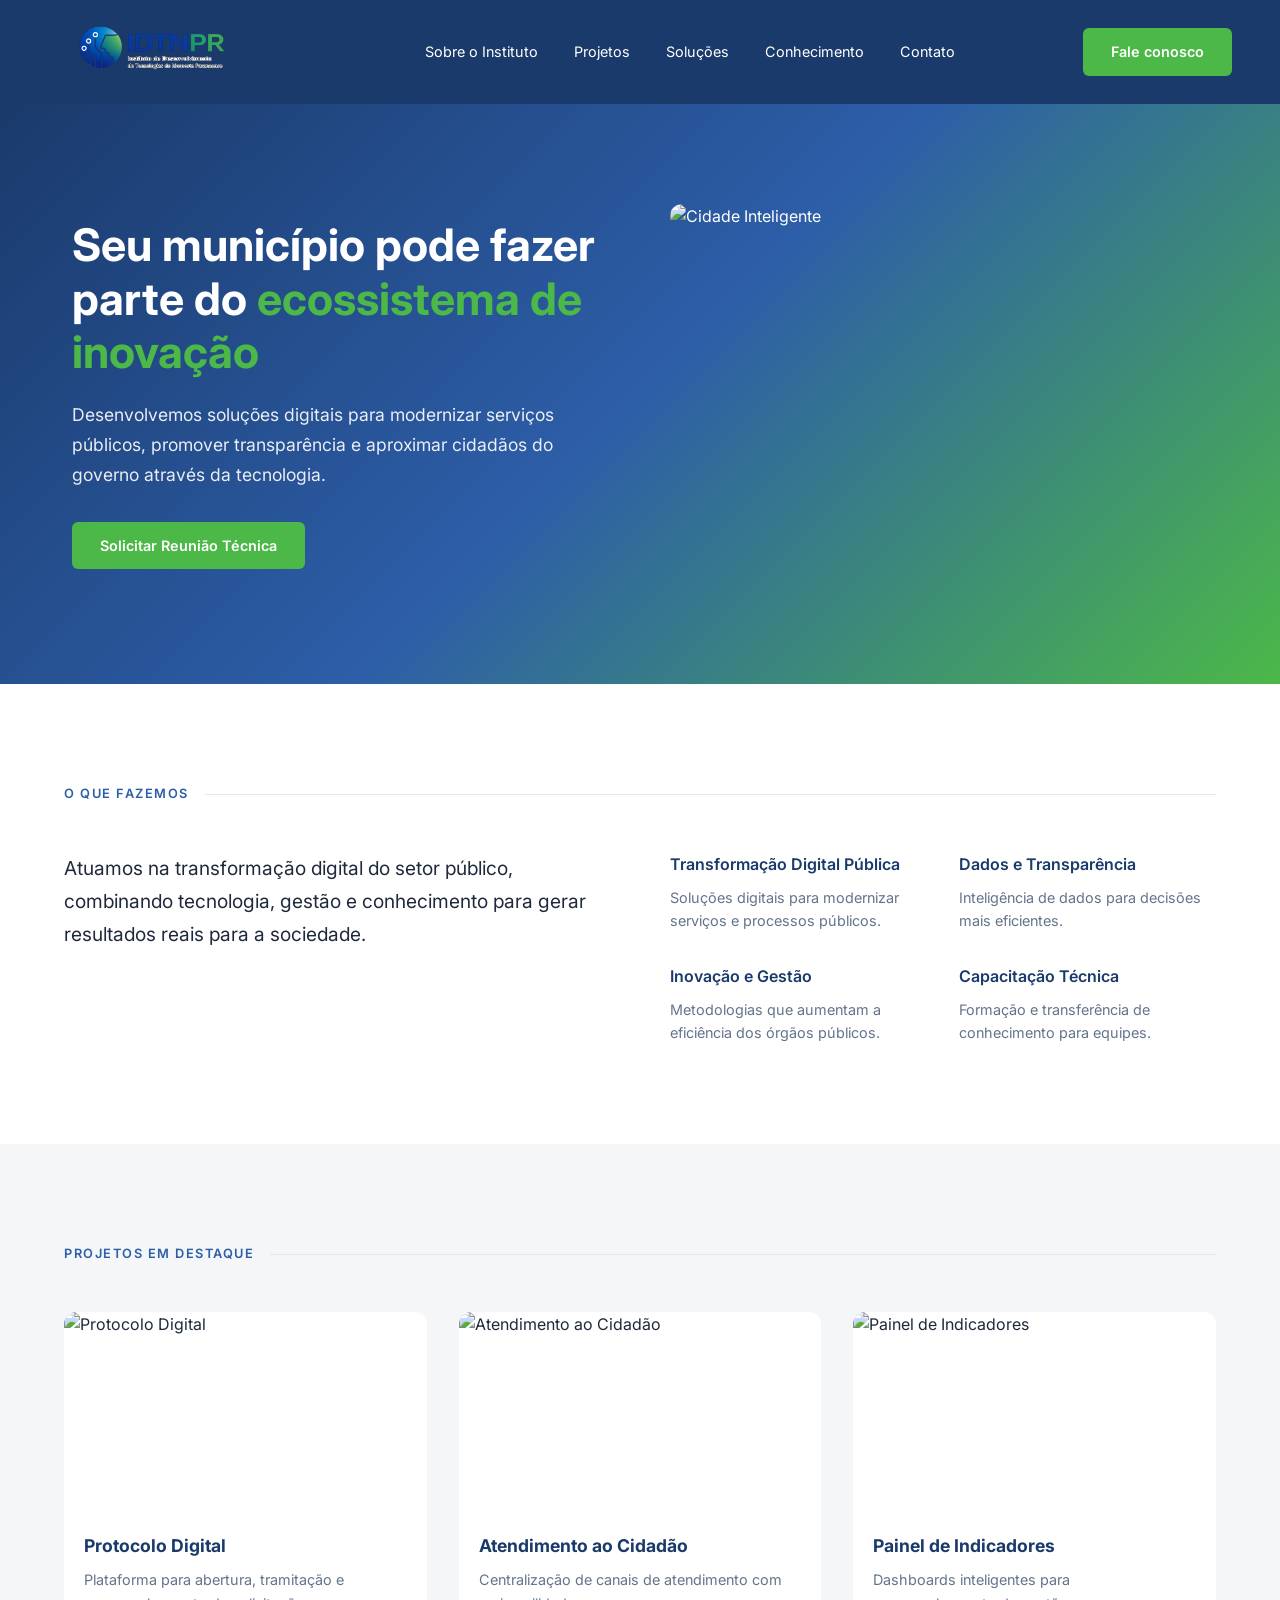
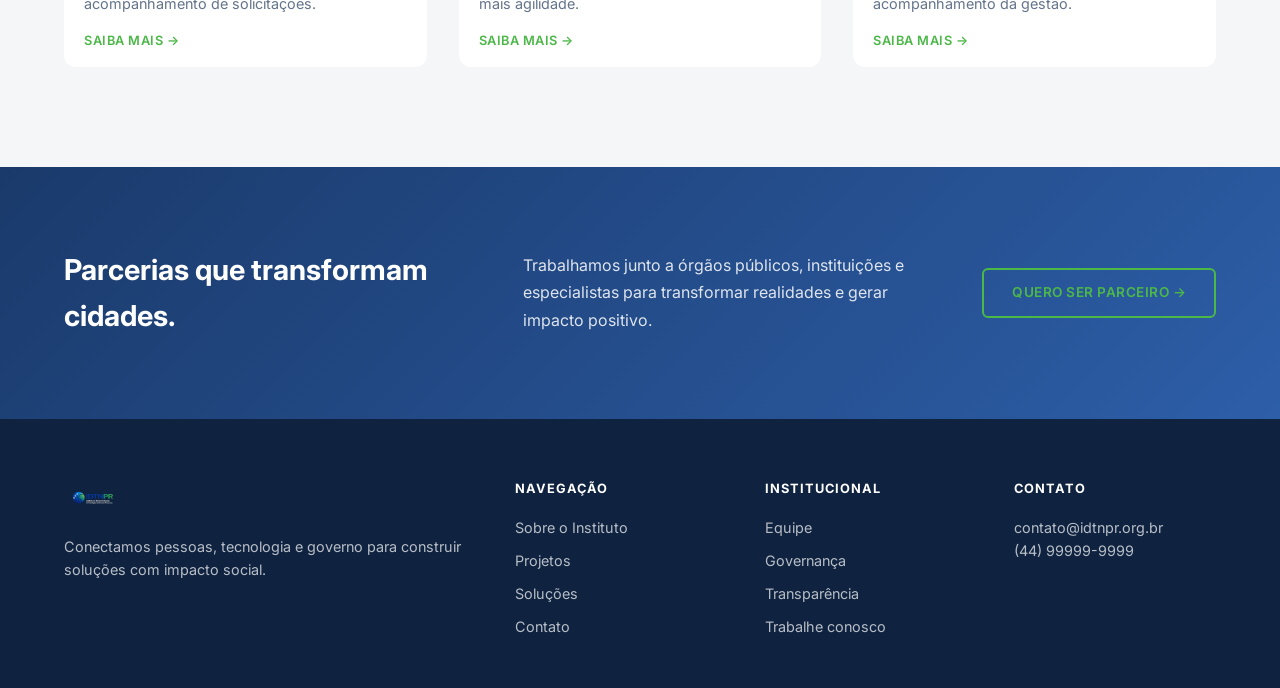
==== index.html @ bb6e7da0 "Painel Adm - Layout" ====
<!DOCTYPE html>
<html lang="pt-BR">
<head>
  <meta charset="UTF-8" />
  <meta name="viewport" content="width=device-width, initial-scale=1.0"/>
  <title>IDTNPR - Instituto de Desenvolvimento de Tecnologias do Noroeste Paranaense</title>
  <link rel="preconnect" href="https://fonts.googleapis.com">
  <link rel="preconnect" href="https://fonts.gstatic.com" crossorigin>
  <link href="https://fonts.googleapis.com/css2?family=Inter:wght@300;400;500;600;700&display=swap" rel="stylesheet">
  <link rel="stylesheet" href="style.css"/>
</head>
<body>

<header class="header">
  <div class="nav">
    <div class="logo">
      <img src="logo.png" alt="IDTNPR">
    </div>

    <nav>
      <a href="#">Sobre o Instituto</a>
      <a href="#">Projetos</a>
      <a href="#">Soluções</a>
      <a href="#">Conhecimento</a>
      <a href="#">Contato</a>
    </nav>

    <a href="#" class="btn-primary">Fale conosco</a>
  </div>
</header>

<section class="hero">
  <div class="container hero-grid">

    <div class="hero-text">
      <h2>
        Seu município pode fazer parte do <span>ecossistema de inovação</span>
      </h2>

      <p>
        Desenvolvemos soluções digitais para modernizar serviços públicos,
        promover transparência e aproximar cidadãos do governo através
        da tecnologia.
      </p>

      <a href="#" class="btn-primary">Solicitar Reunião Técnica</a>
    </div>

    <div class="hero-image">
      <img src="https://images.unsplash.com/photo-1486406146926-c627a92ad1ab?q=80&w=1200&auto=format&fit=crop" alt="Cidade Inteligente">
    </div>

  </div>
</section>

<section class="about">
  <div class="container">

    <div class="section-title">
      <span>O QUE FAZEMOS</span>
      <div class="line"></div>
    </div>

    <div class="about-grid">

      <div class="about-text">
        <p>
          Atuamos na transformação digital do setor público,
          combinando tecnologia, gestão e conhecimento para gerar
          resultados reais para a sociedade.
        </p>
      </div>

      <div class="features">

        <div class="feature">
          <h3>Transformação Digital Pública</h3>
          <p>Soluções digitais para modernizar serviços e processos públicos.</p>
        </div>

        <div class="feature">
          <h3>Dados e Transparência</h3>
          <p>Inteligência de dados para decisões mais eficientes.</p>
        </div>

        <div class="feature">
          <h3>Inovação e Gestão</h3>
          <p>Metodologias que aumentam a eficiência dos órgãos públicos.</p>
        </div>

        <div class="feature">
          <h3>Capacitação Técnica</h3>
          <p>Formação e transferência de conhecimento para equipes.</p>
        </div>

      </div>

    </div>

  </div>
</section>

<section class="projects">
  <div class="container">

    <div class="section-title">
      <span>PROJETOS EM DESTAQUE</span>
      <div class="line"></div>
    </div>

    <div class="project-grid">

      <div class="project-card">
        <img src="https://images.unsplash.com/photo-1554224155-6726b3ff858f?q=80&w=800&auto=format&fit=crop" alt="Protocolo Digital">
        <h3>Protocolo Digital</h3>
        <p>Plataforma para abertura, tramitação e acompanhamento de solicitações.</p>
        <a href="#">SAIBA MAIS →</a>
      </div>

      <div class="project-card">
        <img src="https://images.unsplash.com/photo-1522202176988-66273c2fd55f?q=80&w=800&auto=format&fit=crop" alt="Atendimento ao Cidadão">
        <h3>Atendimento ao Cidadão</h3>
        <p>Centralização de canais de atendimento com mais agilidade.</p>
        <a href="#">SAIBA MAIS →</a>
      </div>

      <div class="project-card">
        <img src="https://images.unsplash.com/photo-1551288049-bebda4e38f71?q=80&w=800&auto=format&fit=crop" alt="Painel de Indicadores">
        <h3>Painel de Indicadores</h3>
        <p>Dashboards inteligentes para acompanhamento da gestão.</p>
        <a href="#">SAIBA MAIS →</a>
      </div>

    </div>

  </div>
</section>

<section class="cta">
  <div class="container cta-grid">

    <div>
      <h2>Parcerias que transformam cidades.</h2>
    </div>

    <div>
      <p>
        Trabalhamos junto a órgãos públicos, instituições e especialistas
        para transformar realidades e gerar impacto positivo.
      </p>
    </div>

    <div>
      <a href="#" class="btn-outline">QUERO SER PARCEIRO →</a>
    </div>

  </div>
</section>

<footer class="footer">
  <div class="container footer-grid">

    <div>
      <div class="footer-logo">
        <img src="logo.png" alt="IDTNPR">
      </div>
      <p>
        Conectamos pessoas, tecnologia e governo para construir soluções
        com impacto social.
      </p>
    </div>

    <div>
      <h4>NAVEGAÇÃO</h4>
      <a href="#">Sobre o Instituto</a>
      <a href="#">Projetos</a>
      <a href="#">Soluções</a>
      <a href="#">Contato</a>
    </div>

    <div>
      <h4>INSTITUCIONAL</h4>
      <a href="#">Equipe</a>
      <a href="#">Governança</a>
      <a href="#">Transparência</a>
      <a href="#">Trabalhe conosco</a>
    </div>

    <div>
      <h4>CONTATO</h4>
      <p id="footer-email">contato@idtnpr.org.br</p>
      <p id="footer-phone">(44) 99999-9999</p>
    </div>

  </div>
</footer>

<script>
(function() {
  const data = JSON.parse(localStorage.getItem('idtnpr_site_data') || 'null');
  if (!data) return;

  const t = data.textos || {};
  const heroTitle = document.querySelector('.hero-text h2');
  if (heroTitle && t.heroTitle) {
    heroTitle.innerHTML = t.heroTitle + ' <span>' + (t.heroHighlight || '') + '</span>';
  }
  const heroDesc = document.querySelector('.hero-text p');
  if (heroDesc && t.heroDesc) heroDesc.textContent = t.heroDesc;
  const heroBtn = document.querySelector('.hero-text .btn-primary');
  if (heroBtn && t.heroBtn) heroBtn.textContent = t.heroBtn;

  const aboutText = document.querySelector('.about-text p');
  if (aboutText && t.aboutText) aboutText.textContent = t.aboutText;

  const features = document.querySelectorAll('.feature');
  if (features.length >= 4) {
    if (t.feat1Title) features[0].querySelector('h3').textContent = t.feat1Title;
    if (t.feat1Desc) features[0].querySelector('p').textContent = t.feat1Desc;
    if (t.feat2Title) features[1].querySelector('h3').textContent = t.feat2Title;
    if (t.feat2Desc) features[1].querySelector('p').textContent = t.feat2Desc;
    if (t.feat3Title) features[2].querySelector('h3').textContent = t.feat3Title;
    if (t.feat3Desc) features[2].querySelector('p').textContent = t.feat3Desc;
    if (t.feat4Title) features[3].querySelector('h3').textContent = t.feat4Title;
    if (t.feat4Desc) features[3].querySelector('p').textContent = t.feat4Desc;
  }

  const ctaH2 = document.querySelector('.cta h2');
  if (ctaH2 && t.ctaTitle) ctaH2.textContent = t.ctaTitle;
  const ctaP = document.querySelector('.cta p');
  if (ctaP && t.ctaDesc) ctaP.textContent = t.ctaDesc;
  const ctaBtn = document.querySelector('.cta .btn-outline');
  if (ctaBtn && t.ctaBtn) ctaBtn.textContent = t.ctaBtn;

  // Projetos
  const projetos = data.projetos;
  if (projetos && projetos.length > 0) {
    const grid = document.querySelector('.project-grid');
    if (grid) {
      grid.innerHTML = projetos.map(p => `
        <div class="project-card">
          <img src="${p.imagem}" alt="${p.titulo}">
          <h3>${p.titulo}</h3>
          <p>${p.descricao}</p>
          <a href="${p.link}">SAIBA MAIS →</a>
        </div>
      `).join('');
    }
  }

  // Contato
  const contato = data.contato || {};
  if (contato.email) {
    const el = document.getElementById('footer-email');
    if (el) el.textContent = contato.email;
  }
  if (contato.phone) {
    const el = document.getElementById('footer-phone');
    if (el) el.textContent = contato.phone;
  }

  // Imagens
  const imgs = data.imagens || {};
  if (imgs.logo) {
    document.querySelectorAll('.logo img, .footer-logo img').forEach(el => el.src = imgs.logo);
  }
  if (imgs.hero) {
    const heroImg = document.querySelector('.hero-image img');
    if (heroImg) heroImg.src = imgs.hero;
  }
})();
</script>

</body>
</html>
---- style.css ----
* {
  margin: 0;
  padding: 0;
  box-sizing: border-box;
}

:root {
  --azul-escuro: #1a3a6b;
  --azul-medio: #2d5ea8;
  --verde: #4cb848;
  --verde-hover: #3da03a;
  --branco: #ffffff;
  --cinza-claro: #f4f6f8;
  --texto: #1e293b;
  --texto-leve: #64748b;
}

body {
  font-family: 'Inter', sans-serif;
  color: var(--texto);
  line-height: 1.6;
}

a {
  text-decoration: none;
  color: inherit;
}

img {
  max-width: 100%;
  display: block;
}

.container {
  max-width: 1200px;
  margin: 0 auto;
  padding: 0 24px;
}

/* HEADER */

.header {
  background: var(--azul-escuro);
  padding: 16px 48px;
  position: sticky;
  top: 0;
  z-index: 100;
  overflow: visible;
}

.nav {
  display: flex;
  align-items: center;
  justify-content: space-between;
  max-width: 1200px;
  margin: 0 auto;
  height: 72px;
}

.logo img {
  height: 144px;
  position: relative;
  z-index: 101;
}

nav a {
  color: var(--branco);
  font-size: 0.9rem;
  font-weight: 400;
  margin-left: 32px;
  transition: color 0.2s;
}

nav a:hover {
  color: var(--verde);
}

.btn-primary {
  display: inline-block;
  background: var(--verde);
  color: var(--branco);
  padding: 12px 28px;
  border-radius: 6px;
  font-weight: 600;
  font-size: 0.9rem;
  transition: background 0.2s;
}

.btn-primary:hover {
  background: var(--verde-hover);
}

/* HERO */

.hero {
  background: linear-gradient(135deg, var(--azul-escuro) 0%, var(--azul-medio) 50%, var(--verde) 100%);
  padding: 100px 48px;
  color: var(--branco);
}

.hero-grid {
  display: grid;
  grid-template-columns: 1fr 1fr;
  gap: 60px;
  align-items: center;
  max-width: 1200px;
  margin: 0 auto;
}

.hero-text h2 {
  font-size: 2.8rem;
  font-weight: 700;
  line-height: 1.2;
  margin-bottom: 20px;
}

.hero-text h2 span {
  color: var(--verde);
}

.hero-text p {
  font-size: 1.1rem;
  opacity: 0.9;
  margin-bottom: 32px;
  line-height: 1.7;
}

.hero-link {
  color: var(--verde);
  font-weight: 600;
  font-size: 0.9rem;
  letter-spacing: 0.5px;
  transition: opacity 0.2s;
}

.hero-link:hover {
  opacity: 0.8;
}

.hero-image img {
  border-radius: 12px;
  width: 100%;
  height: 380px;
  object-fit: cover;
}

/* ABOUT */

.about {
  padding: 100px 0;
  background: var(--branco);
}

.section-title {
  display: flex;
  align-items: center;
  gap: 16px;
  margin-bottom: 48px;
}

.section-title span {
  font-size: 0.8rem;
  font-weight: 600;
  letter-spacing: 1.5px;
  color: var(--azul-medio);
}

.section-title .line {
  flex: 1;
  height: 1px;
  background: #e2e8f0;
}

.about-grid {
  display: grid;
  grid-template-columns: 1fr 1fr;
  gap: 60px;
}

.about-text p {
  font-size: 1.2rem;
  color: var(--texto);
  line-height: 1.7;
}

.features {
  display: grid;
  grid-template-columns: 1fr 1fr;
  gap: 32px;
}

.feature h3 {
  font-size: 1rem;
  font-weight: 600;
  color: var(--azul-escuro);
  margin-bottom: 8px;
}

.feature p {
  font-size: 0.9rem;
  color: var(--texto-leve);
}

/* PROJECTS */

.projects {
  padding: 100px 0;
  background: var(--cinza-claro);
}

.project-grid {
  display: grid;
  grid-template-columns: repeat(3, 1fr);
  gap: 32px;
}

.project-card {
  background: var(--branco);
  border-radius: 12px;
  overflow: hidden;
  transition: transform 0.2s, box-shadow 0.2s;
}

.project-card:hover {
  transform: translateY(-4px);
  box-shadow: 0 12px 32px rgba(26, 58, 107, 0.12);
}

.project-card img {
  width: 100%;
  height: 200px;
  object-fit: cover;
}

.project-card h3 {
  padding: 20px 20px 8px;
  font-size: 1.1rem;
  color: var(--azul-escuro);
}

.project-card p {
  padding: 0 20px;
  font-size: 0.9rem;
  color: var(--texto-leve);
}

.project-card a {
  display: block;
  padding: 16px 20px;
  font-size: 0.8rem;
  font-weight: 600;
  color: var(--verde);
  letter-spacing: 0.5px;
}

.project-card a:hover {
  color: var(--verde-hover);
}

/* CTA */

.cta {
  padding: 80px 0;
  background: linear-gradient(135deg, var(--azul-escuro), var(--azul-medio));
  color: var(--branco);
}

.cta-grid {
  display: grid;
  grid-template-columns: 1fr 1fr auto;
  gap: 40px;
  align-items: center;
}

.cta h2 {
  font-size: 1.8rem;
  font-weight: 700;
}

.cta p {
  font-size: 1rem;
  opacity: 0.85;
  line-height: 1.7;
}

.btn-outline {
  display: inline-block;
  border: 2px solid var(--verde);
  color: var(--verde);
  padding: 12px 28px;
  border-radius: 6px;
  font-weight: 600;
  font-size: 0.85rem;
  letter-spacing: 0.5px;
  transition: background 0.2s, color 0.2s;
}

.btn-outline:hover {
  background: var(--verde);
  color: var(--branco);
}

/* FOOTER */

.footer {
  background: #0f2340;
  padding: 60px 0 40px;
  color: rgba(255, 255, 255, 0.7);
}

.footer-grid {
  display: grid;
  grid-template-columns: 2fr 1fr 1fr 1fr;
  gap: 48px;
}

.footer-logo {
  margin-bottom: 16px;
}

.footer-logo img {
  height: 40px;
}

.footer h4 {
  color: var(--branco);
  font-size: 0.8rem;
  letter-spacing: 1px;
  margin-bottom: 16px;
}

.footer a {
  display: block;
  font-size: 0.9rem;
  margin-bottom: 10px;
  transition: color 0.2s;
}

.footer a:hover {
  color: var(--verde);
}

.footer p {
  font-size: 0.9rem;
  line-height: 1.6;
}

.socials {
  display: flex;
  gap: 16px;
  font-size: 0.9rem;
}

/* RESPONSIVE */

@media (max-width: 768px) {
  .hero {
    padding: 60px 24px;
  }

  .hero-grid {
    grid-template-columns: 1fr;
    gap: 40px;
  }

  .about-grid {
    grid-template-columns: 1fr;
  }

  .features {
    grid-template-columns: 1fr;
  }

  .project-grid {
    grid-template-columns: 1fr;
  }

  .cta-grid {
    grid-template-columns: 1fr;
    text-align: center;
  }

  .footer-grid {
    grid-template-columns: 1fr 1fr;
    gap: 32px;
  }

  .nav {
    flex-wrap: wrap;
    gap: 16px;
  }

  nav a {
    margin-left: 16px;
    font-size: 0.8rem;
  }
}
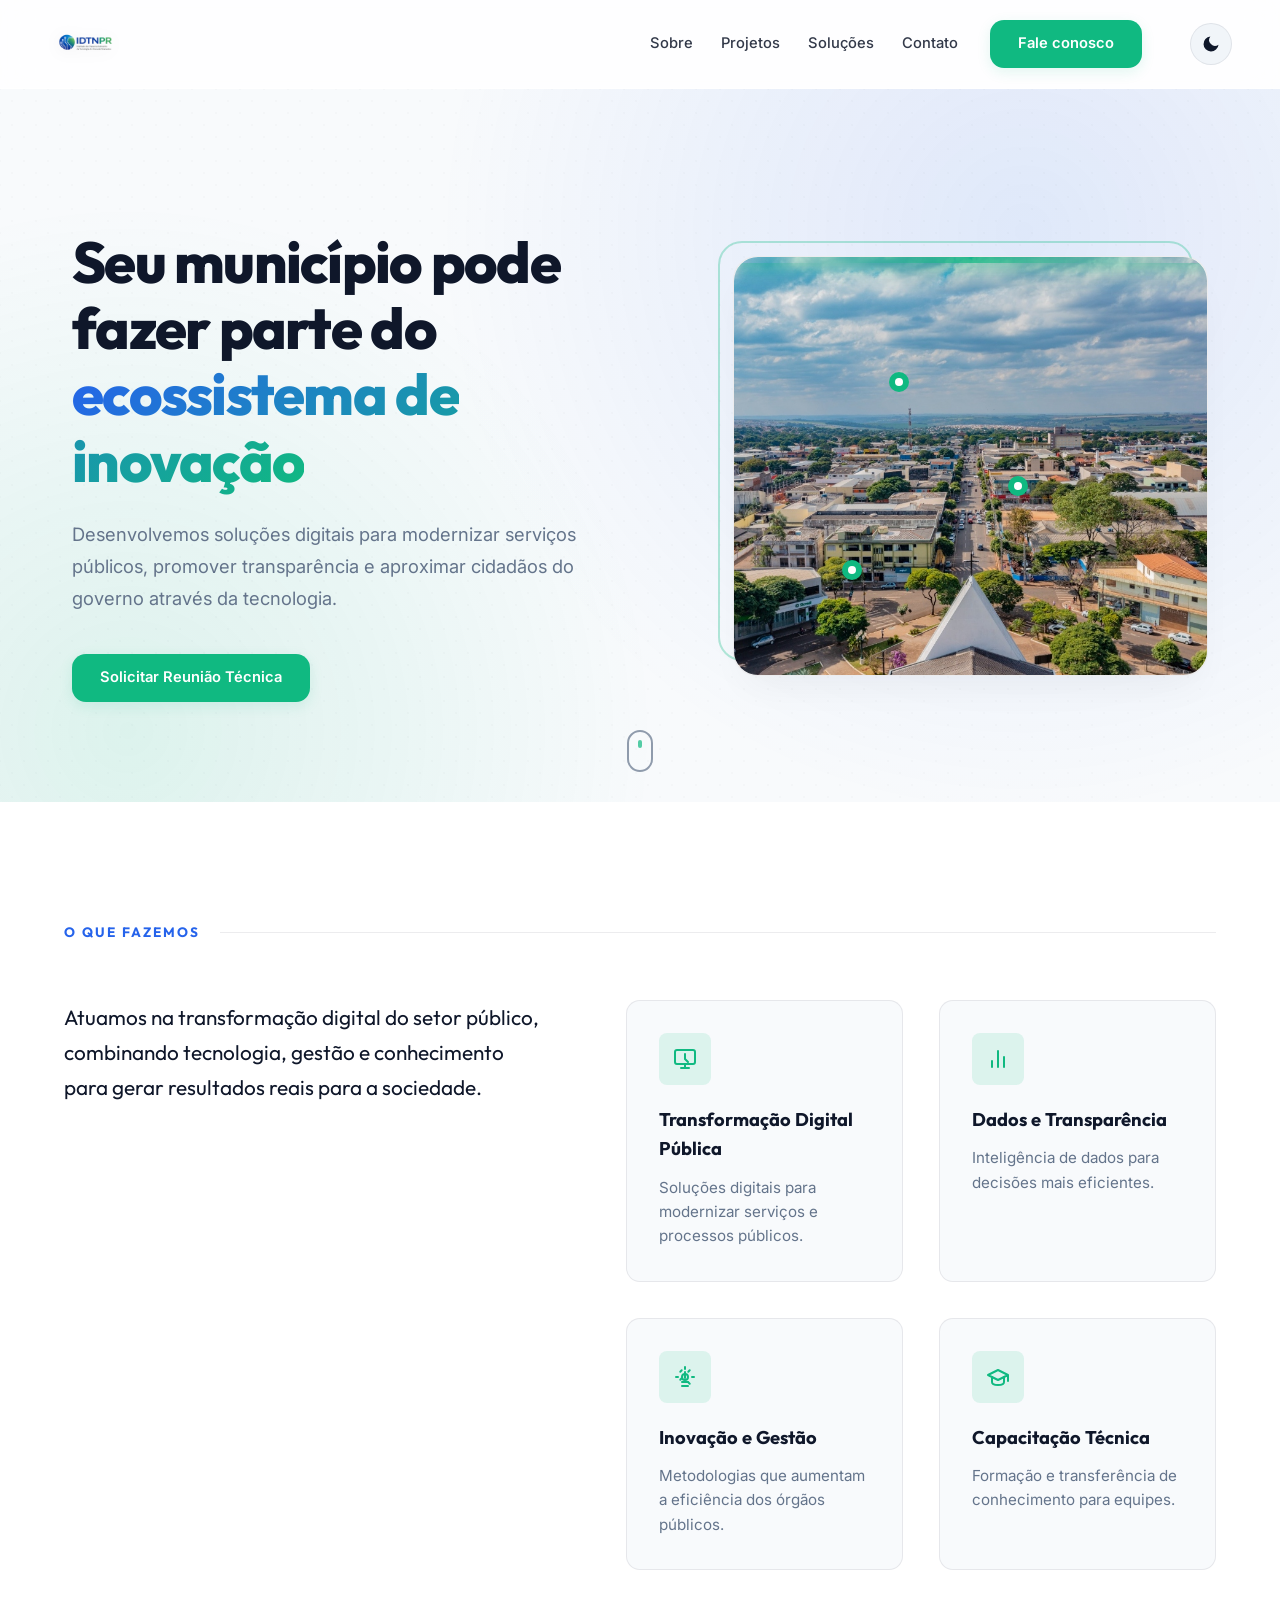
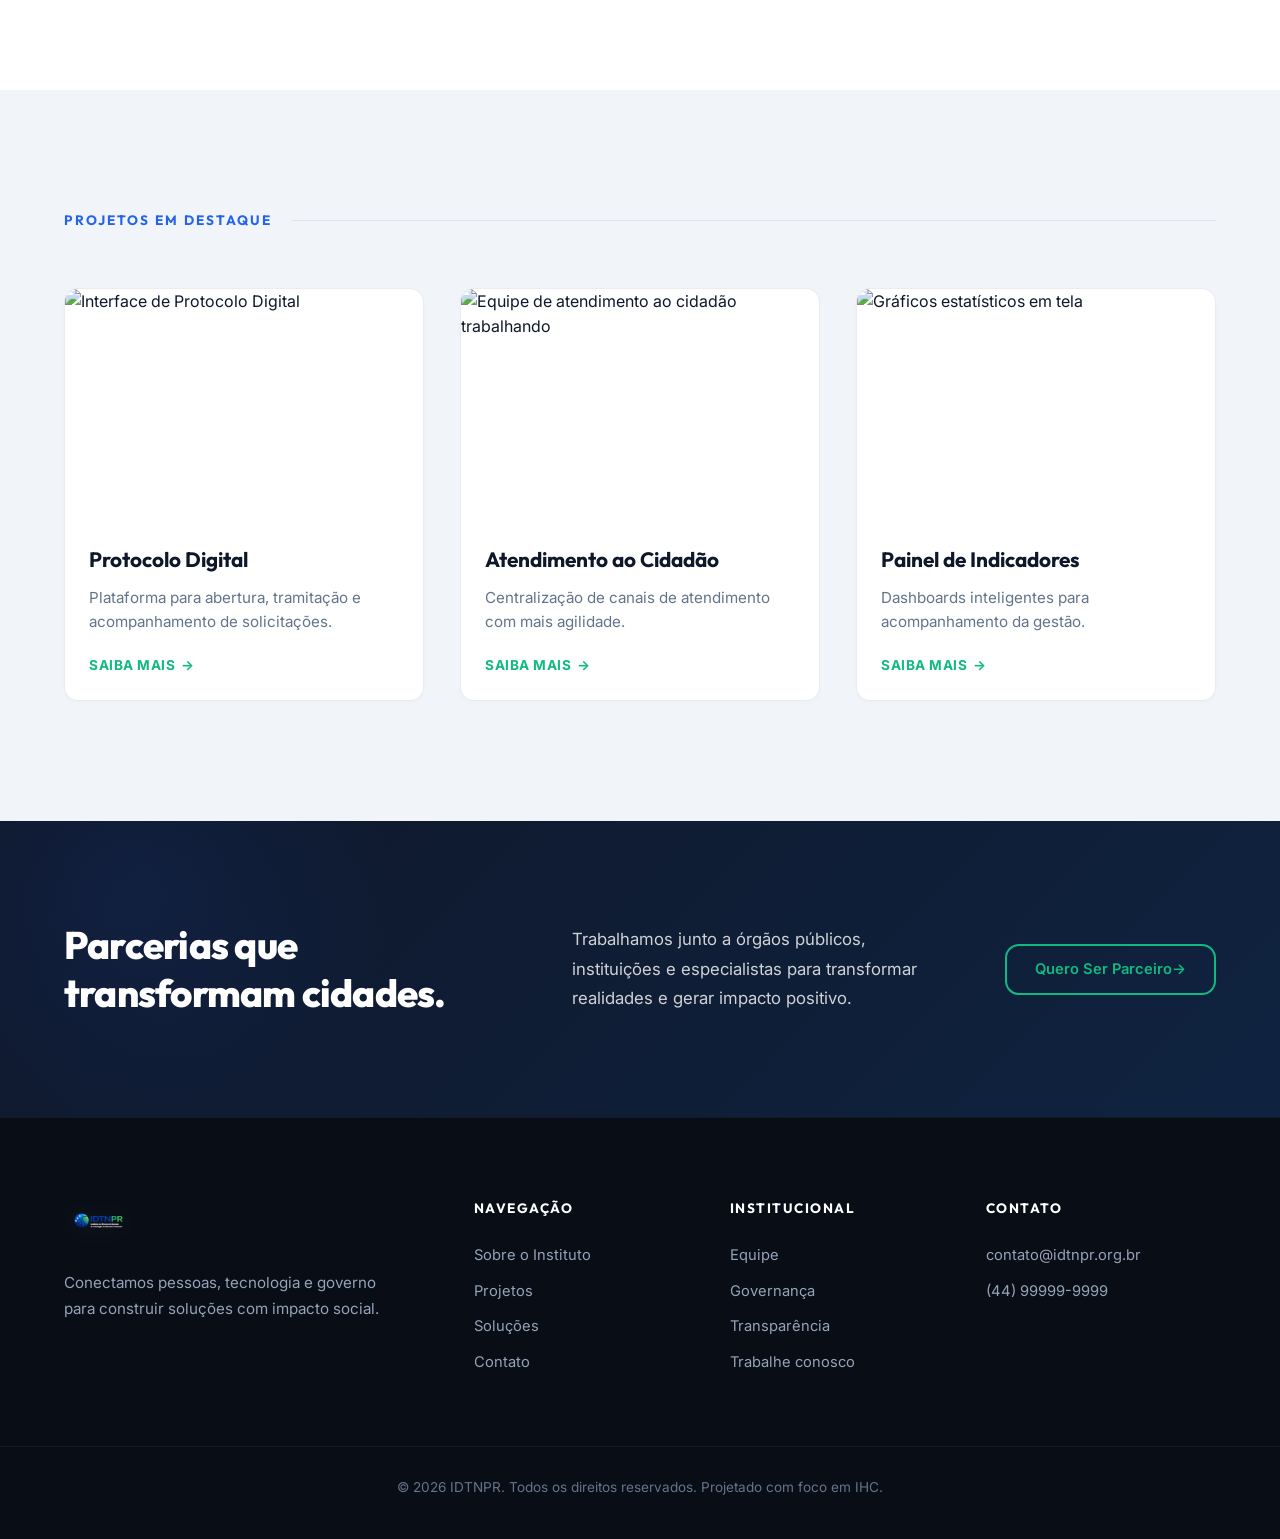
==== commit 94a7f819: "Atualiza layout da página" ====
--- a/index.html
+++ b/index.html
@@ -6,268 +6,563 @@
   <title>IDTNPR - Instituto de Desenvolvimento de Tecnologias do Noroeste Paranaense</title>
   <link rel="preconnect" href="https://fonts.googleapis.com">
   <link rel="preconnect" href="https://fonts.gstatic.com" crossorigin>
-  <link href="https://fonts.googleapis.com/css2?family=Inter:wght@300;400;500;600;700&display=swap" rel="stylesheet">
   <link rel="stylesheet" href="style.css"/>
 </head>
 <body>
 
+<!-- SKIP LINK FOR ACCESSIBILITY (IHC) -->
+<a href="#conteudo-principal" class="skip-link">Ir para o conteúdo principal</a>
+
 <header class="header">
   <div class="nav">
-    <div class="logo">
-      <img src="logo.png" alt="IDTNPR">
-    </div>
-
-    <nav>
-      <a href="#">Sobre o Instituto</a>
-      <a href="#">Projetos</a>
-      <a href="#">Soluções</a>
-      <a href="#">Conhecimento</a>
-      <a href="#">Contato</a>
-    </nav>
-
-    <a href="#" class="btn-primary">Fale conosco</a>
+    <a href="#" class="logo" aria-label="Página inicial do IDTNPR">
+      <img src="logo.png" alt="Logo IDTNPR" id="site-logo">
+    </a>
+
+    <!-- RESPONSIVE NAV CONTAINER -->
+    <div class="nav-container" id="nav-container">
+      <nav aria-label="Menu principal">
+        <a href="#sobre">Sobre</a>
+        <a href="#projetos">Projetos</a>
+        <a href="#solucoes">Soluções</a>
+        <a href="#contato">Contato</a>
+      </nav>
+      
+      <a href="#contato" class="btn-primary">Fale conosco</a>
+
+      <!-- THEME TOGGLE SWITCH (IHC) -->
+      <button class="theme-toggle-btn" id="theme-toggle" aria-label="Alternar tema claro/escuro" title="Alternar tema">
+        <!-- Sun Icon (shown in dark mode) -->
+        <svg id="theme-icon-sun" class="sun" viewBox="0 0 24 24" stroke-linecap="round" stroke-linejoin="round">
+          <circle cx="12" cy="12" r="5"></circle>
+          <line x1="12" y1="1" x2="12" y2="3"></line>
+          <line x1="12" y1="21" x2="12" y2="23"></line>
+          <line x1="4.22" y1="4.22" x2="5.64" y2="5.64"></line>
+          <line x1="18.36" y1="18.36" x2="19.78" y2="19.78"></line>
+          <line x1="1" y1="12" x2="3" y2="12"></line>
+          <line x1="21" y1="12" x2="23" y2="12"></line>
+          <line x1="4.22" y1="19.78" x2="5.64" y2="18.36"></line>
+          <line x1="18.36" y1="5.64" x2="19.78" y2="4.22"></line>
+        </svg>
+        <!-- Moon Icon (shown in light mode) -->
+        <svg id="theme-icon-moon" class="moon" viewBox="0 0 24 24" stroke-linecap="round" stroke-linejoin="round" style="display:none;">
+          <path d="M21 12.79A9 9 0 1 1 11.21 3 7 7 0 0 0 21 12.79z"></path>
+        </svg>
+      </button>
+    </div>
+
+    <!-- MOBILE BURGER TOGGLE -->
+    <button class="menu-toggle" id="menu-toggle" aria-label="Abrir menu de navegação" aria-expanded="false">
+      <span></span>
+      <span></span>
+      <span></span>
+    </button>
   </div>
 </header>
 
-<section class="hero">
-  <div class="container hero-grid">
-
-    <div class="hero-text">
-      <h2>
-        Seu município pode fazer parte do <span>ecossistema de inovação</span>
-      </h2>
-
-      <p>
-        Desenvolvemos soluções digitais para modernizar serviços públicos,
-        promover transparência e aproximar cidadãos do governo através
-        da tecnologia.
-      </p>
-
-      <a href="#" class="btn-primary">Solicitar Reunião Técnica</a>
-    </div>
-
-    <div class="hero-image">
-      <img src="https://images.unsplash.com/photo-1486406146926-c627a92ad1ab?q=80&w=1200&auto=format&fit=crop" alt="Cidade Inteligente">
-    </div>
-
-  </div>
-</section>
-
-<section class="about">
-  <div class="container">
-
-    <div class="section-title">
-      <span>O QUE FAZEMOS</span>
-      <div class="line"></div>
-    </div>
-
-    <div class="about-grid">
-
-      <div class="about-text">
+<main id="conteudo-principal">
+  
+  <!-- HERO SECTION -->
+  <section class="hero">
+    <div class="container hero-grid">
+      <div class="hero-text reveal fade-left">
+        <h2>
+          Seu município pode fazer parte do <span>ecossistema de inovação</span>
+        </h2>
         <p>
-          Atuamos na transformação digital do setor público,
-          combinando tecnologia, gestão e conhecimento para gerar
-          resultados reais para a sociedade.
+          Desenvolvemos soluções digitais para modernizar serviços públicos,
+          promover transparência e aproximar cidadãos do governo através
+          da tecnologia.
         </p>
-      </div>
-
-      <div class="features">
-
-        <div class="feature">
-          <h3>Transformação Digital Pública</h3>
-          <p>Soluções digitais para modernizar serviços e processos públicos.</p>
-        </div>
-
-        <div class="feature">
-          <h3>Dados e Transparência</h3>
-          <p>Inteligência de dados para decisões mais eficientes.</p>
-        </div>
-
-        <div class="feature">
-          <h3>Inovação e Gestão</h3>
-          <p>Metodologias que aumentam a eficiência dos órgãos públicos.</p>
-        </div>
-
-        <div class="feature">
-          <h3>Capacitação Técnica</h3>
-          <p>Formação e transferência de conhecimento para equipes.</p>
-        </div>
-
-      </div>
-
-    </div>
-
-  </div>
-</section>
-
-<section class="projects">
-  <div class="container">
-
-    <div class="section-title">
-      <span>PROJETOS EM DESTAQUE</span>
-      <div class="line"></div>
-    </div>
-
-    <div class="project-grid">
-
-      <div class="project-card">
-        <img src="https://images.unsplash.com/photo-1554224155-6726b3ff858f?q=80&w=800&auto=format&fit=crop" alt="Protocolo Digital">
-        <h3>Protocolo Digital</h3>
-        <p>Plataforma para abertura, tramitação e acompanhamento de solicitações.</p>
-        <a href="#">SAIBA MAIS →</a>
-      </div>
-
-      <div class="project-card">
-        <img src="https://images.unsplash.com/photo-1522202176988-66273c2fd55f?q=80&w=800&auto=format&fit=crop" alt="Atendimento ao Cidadão">
-        <h3>Atendimento ao Cidadão</h3>
-        <p>Centralização de canais de atendimento com mais agilidade.</p>
-        <a href="#">SAIBA MAIS →</a>
-      </div>
-
-      <div class="project-card">
-        <img src="https://images.unsplash.com/photo-1551288049-bebda4e38f71?q=80&w=800&auto=format&fit=crop" alt="Painel de Indicadores">
-        <h3>Painel de Indicadores</h3>
-        <p>Dashboards inteligentes para acompanhamento da gestão.</p>
-        <a href="#">SAIBA MAIS →</a>
-      </div>
-
-    </div>
-
-  </div>
-</section>
-
-<section class="cta">
-  <div class="container cta-grid">
-
-    <div>
-      <h2>Parcerias que transformam cidades.</h2>
-    </div>
-
-    <div>
-      <p>
-        Trabalhamos junto a órgãos públicos, instituições e especialistas
-        para transformar realidades e gerar impacto positivo.
-      </p>
-    </div>
-
-    <div>
-      <a href="#" class="btn-outline">QUERO SER PARCEIRO →</a>
-    </div>
-
-  </div>
-</section>
-
-<footer class="footer">
+        <div style="display: flex; gap: 16px; flex-wrap: wrap;">
+          <a href="#contato" class="btn-primary">Solicitar Reunião Técnica</a>
+        </div>
+      </div>
+
+      <div class="hero-image-wrapper reveal fade-right">
+        <div class="hero-scanner-container" id="hero-scanner" aria-label="Painel interativo com scanner inteligente da cidade">
+          
+          <!-- This wrapper handles the background, grid, laser, and SVG so they are contained within rounded corners -->
+          <div class="scanner-visual-wrapper">
+            <!-- Base background image -->
+            <div class="scanner-bg-wrapper">
+              <img src="cidade.jpg" alt="Mapa e imagem da cidade do Noroeste Paranaense - IDTNPR" id="hero-img-element">
+            </div>
+
+            <!-- Glowing scanner sweep laser bar -->
+            <div class="scanner-laser-bar" aria-hidden="true"></div>
+
+            <!-- Digital Grid map layer (visible on hover) -->
+            <div class="scanner-grid-layer" aria-hidden="true"></div>
+
+            <!-- High-tech HUD Overlay (visible on hover) -->
+            <div class="scanner-svg-overlay" aria-hidden="true">
+              <svg viewBox="0 0 400 300" fill="none" stroke="currentColor" stroke-width="1">
+                <!-- Grid circles -->
+                <circle cx="200" cy="150" r="110" stroke-dasharray="2,6" opacity="0.3"/>
+                <circle cx="200" cy="150" r="70" opacity="0.2"/>
+                <!-- Tech corner frames -->
+                <path d="M 15 25 L 35 25 L 35 45" opacity="0.7"/>
+                <path d="M 385 25 L 365 25 L 365 45" opacity="0.7"/>
+                <path d="M 15 275 L 35 275 L 35 255" opacity="0.7"/>
+                <path d="M 385 275 L 365 275 L 365 255" opacity="0.7"/>
+                <!-- Cyber network connections -->
+                <path d="M 100 100 L 150 100 L 170 120 L 230 120 L 250 100 L 300 100" opacity="0.4" stroke-dasharray="4,4"/>
+                <path d="M 80 200 L 150 200 L 200 150 M 200 150 L 320 200" opacity="0.4"/>
+              </svg>
+            </div>
+          </div>
+
+          <!-- Interactive PULSING Hotspots -->
+          <div class="scanner-hotspots">
+            
+            <!-- Hotspot 1: Protocolo Digital -->
+            <div class="city-hotspot" style="top: 30%; left: 35%;" role="button" aria-haspopup="true" aria-label="Informações sobre Protocolo Digital">
+              <div class="hotspot-tooltip">
+                <h4>
+                  <svg width="12" height="12" viewBox="0 0 24 24" fill="none" stroke="currentColor" stroke-width="2" style="filter:none;"><path d="M14 2H6a2 2 0 0 0-2 2v16a2 2 0 0 0 2 2h12a2 2 0 0 0 2-2V8z"/><polyline points="14 2 14 8 20 8"/></svg>
+                  Protocolo Digital
+                </h4>
+                <p>Modernização de processos administrativos públicos com abertura e tramitações 100% digitais, gerando economia e rapidez.</p>
+              </div>
+            </div>
+
+            <!-- Hotspot 2: Transparência e Dados -->
+            <div class="city-hotspot" style="top: 55%; left: 60%;" role="button" aria-haspopup="true" aria-label="Informações sobre Inteligência de Dados">
+              <div class="hotspot-tooltip">
+                <h4>
+                  <svg width="12" height="12" viewBox="0 0 24 24" fill="none" stroke="currentColor" stroke-width="2" style="filter:none;"><line x1="18" y1="20" x2="18" y2="10"/><line x1="12" y1="20" x2="12" y2="4"/><line x1="6" y1="20" x2="6" y2="14"/></svg>
+                  Inteligência de Dados
+                </h4>
+                <p>Dashboards dinâmicos e painéis de indicadores em tempo real para embasar decisões eficientes e transparentes dos gestores municipais.</p>
+              </div>
+            </div>
+
+            <!-- Hotspot 3: Ecossistema de Inovação -->
+            <div class="city-hotspot" style="top: 75%; left: 25%;" role="button" aria-haspopup="true" aria-label="Informações sobre Ecossistema de Inovação">
+              <div class="hotspot-tooltip">
+                <h4>
+                  <svg width="12" height="12" viewBox="0 0 24 24" fill="none" stroke="currentColor" stroke-width="2" style="filter:none;"><path d="M9 21h6"/><path d="M9 17h6"/><path d="M12 2v2"/><path d="M12 13V7"/><path d="M21 12h-2"/><path d="M5 12H3"/><circle cx="12" cy="12" r="3"/></svg>
+                  Cidade Conectada
+                </h4>
+                <p>Integração de serviços e canais públicos para aproximar o cidadão da administração municipal através de tecnologia acessível.</p>
+              </div>
+            </div>
+
+          </div>
+
+        </div>
+      </div>
+
+    </div>
+
+    <!-- BOUNCING MOUSE SCROLL DOWN INDICATOR (IHC) -->
+    <div class="scroll-indicator" id="scroll-indicator" aria-hidden="true">
+      <div class="mouse">
+        <div class="wheel"></div>
+      </div>
+    </div>
+  </section>
+
+  <!-- ABOUT SECTION -->
+  <section class="about" id="sobre">
+    <div class="container">
+      <div class="section-title reveal fade-bottom">
+        <span>O que fazemos</span>
+        <div class="line"></div>
+      </div>
+
+      <div class="about-grid">
+        <div class="about-text reveal fade-left">
+          <p>
+            Atuamos na transformação digital do setor público,
+            combinando tecnologia, gestão e conhecimento para gerar
+            resultados reais para a sociedade.
+          </p>
+        </div>
+
+        <div class="features reveal fade-right">
+          
+          <!-- FEATURE 1 -->
+          <div class="feature">
+            <div class="feature-icon-wrapper" aria-hidden="true">
+              <svg viewBox="0 0 24 24" fill="none" stroke="currentColor" stroke-width="2" stroke-linecap="round" stroke-linejoin="round">
+                <rect x="2" y="3" width="20" height="14" rx="2" ry="2"></rect>
+                <line x1="8" y1="21" x2="16" y2="21"></line>
+                <line x1="12" y1="17" x2="12" y2="21"></line>
+                <path d="M12 7v5l3 3"></path>
+              </svg>
+            </div>
+            <h3>Transformação Digital Pública</h3>
+            <p>Soluções digitais para modernizar serviços e processos públicos.</p>
+          </div>
+
+          <!-- FEATURE 2 -->
+          <div class="feature">
+            <div class="feature-icon-wrapper" aria-hidden="true">
+              <svg viewBox="0 0 24 24" fill="none" stroke="currentColor" stroke-width="2" stroke-linecap="round" stroke-linejoin="round">
+                <line x1="18" y1="20" x2="18" y2="10"></line>
+                <line x1="12" y1="20" x2="12" y2="4"></line>
+                <line x1="6" y1="20" x2="6" y2="14"></line>
+              </svg>
+            </div>
+            <h3>Dados e Transparência</h3>
+            <p>Inteligência de dados para decisões mais eficientes.</p>
+          </div>
+
+          <!-- FEATURE 3 -->
+          <div class="feature">
+            <div class="feature-icon-wrapper" aria-hidden="true">
+              <svg viewBox="0 0 24 24" fill="none" stroke="currentColor" stroke-width="2" stroke-linecap="round" stroke-linejoin="round">
+                <path d="M9 21h6"></path>
+                <path d="M9 17h6"></path>
+                <path d="M12 2v2"></path>
+                <path d="M12 13V7"></path>
+                <path d="M21 12h-2"></path>
+                <path d="M5 12H3"></path>
+                <path d="M16.7 5.3l-1.4 1.4"></path>
+                <path d="M8.7 13.3l-1.4 1.4"></path>
+                <path d="M16.7 18.7l-1.4-1.4"></path>
+                <path d="M8.7 5.3L7.3 6.7"></path>
+                <path d="M15 12a3 3 0 1 1-6 0c0-1.7 1.3-3 3-3s3 1.3 3 3z"></path>
+              </svg>
+            </div>
+            <h3>Inovação e Gestão</h3>
+            <p>Metodologias que aumentam a eficiência dos órgãos públicos.</p>
+          </div>
+
+          <!-- FEATURE 4 -->
+          <div class="feature">
+            <div class="feature-icon-wrapper" aria-hidden="true">
+              <svg viewBox="0 0 24 24" fill="none" stroke="currentColor" stroke-width="2" stroke-linecap="round" stroke-linejoin="round">
+                <path d="M22 10v6M2 10l10-5 10 5-10 5z"></path>
+                <path d="M6 12v5c0 2 2 3 6 3s6-1 6-3v-5"></path>
+              </svg>
+            </div>
+            <h3>Capacitação Técnica</h3>
+            <p>Formação e transferência de conhecimento para equipes.</p>
+          </div>
+
+        </div>
+      </div>
+    </div>
+  </section>
+
+  <!-- PROJECTS SECTION -->
+  <section class="projects" id="projetos">
+    <div class="container">
+      <div class="section-title reveal fade-bottom">
+        <span>Projetos em Destaque</span>
+        <div class="line"></div>
+      </div>
+
+      <div class="project-grid" id="main-project-grid">
+        <div class="project-card reveal fade-bottom">
+          <div class="project-img-wrapper">
+            <img src="https://images.unsplash.com/photo-1554224155-6726b3ff858f?q=80&w=800&auto=format&fit=crop" alt="Interface de Protocolo Digital" loading="lazy">
+          </div>
+          <h3>Protocolo Digital</h3>
+          <p>Plataforma para abertura, tramitação e acompanhamento de solicitações.</p>
+          <a href="#">Saiba mais <span>→</span></a>
+        </div>
+
+        <div class="project-card reveal fade-bottom">
+          <div class="project-img-wrapper">
+            <img src="https://images.unsplash.com/photo-1522202176988-66273c2fd55f?q=80&w=800&auto=format&fit=crop" alt="Equipe de atendimento ao cidadão trabalhando" loading="lazy">
+          </div>
+          <h3>Atendimento ao Cidadão</h3>
+          <p>Centralização de canais de atendimento com mais agilidade.</p>
+          <a href="#">Saiba mais <span>→</span></a>
+        </div>
+
+        <div class="project-card reveal fade-bottom">
+          <div class="project-img-wrapper">
+            <img src="https://images.unsplash.com/photo-1551288049-bebda4e38f71?q=80&w=800&auto=format&fit=crop" alt="Gráficos estatísticos em tela" loading="lazy">
+          </div>
+          <h3>Painel de Indicadores</h3>
+          <p>Dashboards inteligentes para acompanhamento da gestão.</p>
+          <a href="#">Saiba mais <span>→</span></a>
+        </div>
+      </div>
+    </div>
+  </section>
+
+  <!-- CTA SECTION -->
+  <section class="cta" id="solucoes">
+    <div class="container cta-grid">
+      <div class="reveal fade-left">
+        <h2>Parcerias que transformam cidades.</h2>
+      </div>
+      <div class="reveal fade-bottom">
+        <p>
+          Trabalhamos junto a órgãos públicos, instituições e especialistas
+          para transformar realidades e gerar impacto positivo.
+        </p>
+      </div>
+      <div class="reveal fade-right">
+        <a href="#contato" class="btn-outline">Quero Ser Parceiro <span>→</span></a>
+      </div>
+    </div>
+  </section>
+
+</main>
+
+<!-- FOOTER -->
+<footer class="footer" id="contato">
   <div class="container footer-grid">
-
-    <div>
+    <div class="reveal fade-bottom">
       <div class="footer-logo">
         <img src="logo.png" alt="IDTNPR">
       </div>
-      <p>
+      <p class="footer-desc">
         Conectamos pessoas, tecnologia e governo para construir soluções
         com impacto social.
       </p>
     </div>
 
-    <div>
-      <h4>NAVEGAÇÃO</h4>
-      <a href="#">Sobre o Instituto</a>
-      <a href="#">Projetos</a>
-      <a href="#">Soluções</a>
-      <a href="#">Contato</a>
-    </div>
-
-    <div>
-      <h4>INSTITUCIONAL</h4>
+    <div class="reveal fade-bottom" style="transition-delay: 100ms;">
+      <h4>Navegação</h4>
+      <a href="#sobre">Sobre o Instituto</a>
+      <a href="#projetos">Projetos</a>
+      <a href="#solucoes">Soluções</a>
+      <a href="#contato">Contato</a>
+    </div>
+
+    <div class="reveal fade-bottom" style="transition-delay: 200ms;">
+      <h4>Institucional</h4>
       <a href="#">Equipe</a>
       <a href="#">Governança</a>
       <a href="#">Transparência</a>
       <a href="#">Trabalhe conosco</a>
     </div>
 
-    <div>
-      <h4>CONTATO</h4>
-      <p id="footer-email">contato@idtnpr.org.br</p>
-      <p id="footer-phone">(44) 99999-9999</p>
-    </div>
-
+    <div class="reveal fade-bottom" style="transition-delay: 300ms;">
+      <h4>Contato</h4>
+      <p class="contact-info" id="footer-email">
+        contato@idtnpr.org.br
+      </p>
+      <p class="contact-info" id="footer-phone">
+        (44) 99999-9999
+      </p>
+    </div>
+  </div>
+
+  <div class="footer-bottom">
+    <p>&copy; 2026 IDTNPR. Todos os direitos reservados. Projetado com foco em IHC.</p>
   </div>
 </footer>
 
+<!-- FLOATING BACK TO TOP BUTTON (IHC) -->
+<button id="back-to-top" aria-label="Voltar para o topo da página" title="Voltar ao Topo">
+  <svg viewBox="0 0 24 24" stroke="currentColor" stroke-linecap="round" stroke-linejoin="round">
+    <line x1="12" y1="19" x2="12" y2="5"></line>
+    <polyline points="5 12 12 5 19 12"></polyline>
+  </svg>
+</button>
+
 <script>
 (function() {
+  /* ==========================================================================
+     1. LOCALSTORAGE SYNCHRONIZATION WITH ADMIN PANEL
+     ========================================================================== */
   const data = JSON.parse(localStorage.getItem('idtnpr_site_data') || 'null');
-  if (!data) return;
-
-  const t = data.textos || {};
-  const heroTitle = document.querySelector('.hero-text h2');
-  if (heroTitle && t.heroTitle) {
-    heroTitle.innerHTML = t.heroTitle + ' <span>' + (t.heroHighlight || '') + '</span>';
+  if (data) {
+    const t = data.textos || {};
+    const heroTitle = document.querySelector('.hero-text h2');
+    if (heroTitle && t.heroTitle) {
+      heroTitle.innerHTML = t.heroTitle + ' <span>' + (t.heroHighlight || '') + '</span>';
+    }
+    const heroDesc = document.querySelector('.hero-text p');
+    if (heroDesc && t.heroDesc) heroDesc.textContent = t.heroDesc;
+    const heroBtn = document.querySelector('.hero-text .btn-primary');
+    if (heroBtn && t.heroBtn) heroBtn.textContent = t.heroBtn;
+
+    const aboutText = document.querySelector('.about-text p');
+    if (aboutText && t.aboutText) aboutText.textContent = t.aboutText;
+
+    const features = document.querySelectorAll('.feature');
+    if (features.length >= 4) {
+      if (t.feat1Title) features[0].querySelector('h3').textContent = t.feat1Title;
+      if (t.feat1Desc) features[0].querySelector('p').textContent = t.feat1Desc;
+      if (t.feat2Title) features[1].querySelector('h3').textContent = t.feat2Title;
+      if (t.feat2Desc) features[1].querySelector('p').textContent = t.feat2Desc;
+      if (t.feat3Title) features[2].querySelector('h3').textContent = t.feat3Title;
+      if (t.feat3Desc) features[2].querySelector('p').textContent = t.feat3Desc;
+      if (t.feat4Title) features[3].querySelector('h3').textContent = t.feat4Title;
+      if (t.feat4Desc) features[3].querySelector('p').textContent = t.feat4Desc;
+    }
+
+    const ctaH2 = document.querySelector('.cta h2');
+    if (ctaH2 && t.ctaTitle) ctaH2.textContent = t.ctaTitle;
+    const ctaP = document.querySelector('.cta p');
+    if (ctaP && t.ctaDesc) ctaP.textContent = t.ctaDesc;
+    const ctaBtn = document.querySelector('.cta .btn-outline');
+    if (ctaBtn && t.ctaBtn) ctaBtn.textContent = t.ctaBtn;
+
+    // Projetos
+    const projetos = data.projetos;
+    if (projetos && projetos.length > 0) {
+      const grid = document.querySelector('#main-project-grid');
+      if (grid) {
+        grid.innerHTML = projetos.map(p => `
+          <div class="project-card reveal fade-bottom">
+            <div class="project-img-wrapper">
+              <img src="${p.imagem}" alt="${p.titulo}" loading="lazy">
+            </div>
+            <h3>${p.titulo}</h3>
+            <p>${p.descricao}</p>
+            <a href="${p.link}">Saiba mais <span>→</span></a>
+          </div>
+        `).join('');
+      }
+    }
+
+    // Contato
+    const contato = data.contato || {};
+    if (contato.email) {
+      const el = document.getElementById('footer-email');
+      if (el) el.textContent = contato.email;
+    }
+    if (contato.phone) {
+      const el = document.getElementById('footer-phone');
+      if (el) el.textContent = contato.phone;
+    }
+
+    // Imagens
+    const imgs = data.imagens || {};
+    if (imgs.logo) {
+      document.querySelectorAll('#site-logo, .footer-logo img').forEach(el => el.src = imgs.logo);
+    }
+    if (imgs.hero) {
+      const heroImg = document.getElementById('hero-img-element');
+      if (heroImg) heroImg.src = imgs.hero;
+    }
   }
-  const heroDesc = document.querySelector('.hero-text p');
-  if (heroDesc && t.heroDesc) heroDesc.textContent = t.heroDesc;
-  const heroBtn = document.querySelector('.hero-text .btn-primary');
-  if (heroBtn && t.heroBtn) heroBtn.textContent = t.heroBtn;
-
-  const aboutText = document.querySelector('.about-text p');
-  if (aboutText && t.aboutText) aboutText.textContent = t.aboutText;
-
-  const features = document.querySelectorAll('.feature');
-  if (features.length >= 4) {
-    if (t.feat1Title) features[0].querySelector('h3').textContent = t.feat1Title;
-    if (t.feat1Desc) features[0].querySelector('p').textContent = t.feat1Desc;
-    if (t.feat2Title) features[1].querySelector('h3').textContent = t.feat2Title;
-    if (t.feat2Desc) features[1].querySelector('p').textContent = t.feat2Desc;
-    if (t.feat3Title) features[2].querySelector('h3').textContent = t.feat3Title;
-    if (t.feat3Desc) features[2].querySelector('p').textContent = t.feat3Desc;
-    if (t.feat4Title) features[3].querySelector('h3').textContent = t.feat4Title;
-    if (t.feat4Desc) features[3].querySelector('p').textContent = t.feat4Desc;
+
+  /* ==========================================================================
+     2. THEME SWITCHER CONTROLLER (IHC)
+     ========================================================================== */
+  const themeToggle = document.getElementById('theme-toggle');
+  const sunIcon = document.getElementById('theme-icon-sun');
+  const moonIcon = document.getElementById('theme-icon-moon');
+  
+  function getPreferredTheme() {
+    const savedTheme = localStorage.getItem('theme');
+    if (savedTheme) return savedTheme;
+    return window.matchMedia('(prefers-color-scheme: dark)').matches ? 'dark' : 'light';
   }
 
-  const ctaH2 = document.querySelector('.cta h2');
-  if (ctaH2 && t.ctaTitle) ctaH2.textContent = t.ctaTitle;
-  const ctaP = document.querySelector('.cta p');
-  if (ctaP && t.ctaDesc) ctaP.textContent = t.ctaDesc;
-  const ctaBtn = document.querySelector('.cta .btn-outline');
-  if (ctaBtn && t.ctaBtn) ctaBtn.textContent = t.ctaBtn;
-
-  // Projetos
-  const projetos = data.projetos;
-  if (projetos && projetos.length > 0) {
-    const grid = document.querySelector('.project-grid');
-    if (grid) {
-      grid.innerHTML = projetos.map(p => `
-        <div class="project-card">
-          <img src="${p.imagem}" alt="${p.titulo}">
-          <h3>${p.titulo}</h3>
-          <p>${p.descricao}</p>
-          <a href="${p.link}">SAIBA MAIS →</a>
-        </div>
-      `).join('');
+  function setTheme(theme) {
+    document.documentElement.setAttribute('data-theme', theme);
+    localStorage.setItem('theme', theme);
+    
+    if (theme === 'dark') {
+      sunIcon.style.display = 'block';
+      moonIcon.style.display = 'none';
+    } else {
+      sunIcon.style.display = 'none';
+      moonIcon.style.display = 'block';
     }
   }
 
-  // Contato
-  const contato = data.contato || {};
-  if (contato.email) {
-    const el = document.getElementById('footer-email');
-    if (el) el.textContent = contato.email;
+  const initialTheme = getPreferredTheme();
+  setTheme(initialTheme);
+
+  themeToggle.addEventListener('click', () => {
+    const currentTheme = document.documentElement.getAttribute('data-theme');
+    const newTheme = currentTheme === 'dark' ? 'light' : 'dark';
+    setTheme(newTheme);
+  });
+
+  /* ==========================================================================
+     3. INTERACTIVE RESPONSIVE MOBILE NAVIGATION
+     ========================================================================== */
+  const menuToggle = document.getElementById('menu-toggle');
+  const navContainer = document.getElementById('nav-container');
+  const navLinks = navContainer.querySelectorAll('nav a, .btn-primary');
+
+  function toggleMenu() {
+    const isActive = navContainer.classList.toggle('active');
+    menuToggle.classList.toggle('active');
+    menuToggle.setAttribute('aria-expanded', isActive ? 'true' : 'false');
   }
-  if (contato.phone) {
-    const el = document.getElementById('footer-phone');
-    if (el) el.textContent = contato.phone;
+
+  menuToggle.addEventListener('click', toggleMenu);
+
+  navLinks.forEach(link => {
+    link.addEventListener('click', () => {
+      if (navContainer.classList.contains('active')) {
+        toggleMenu();
+      }
+    });
+  });
+
+  /* ==========================================================================
+     4. HEADER SCROLL FX & SCROLL TO TOP
+     ========================================================================== */
+  const header = document.querySelector('.header');
+  const backToTopBtn = document.getElementById('back-to-top');
+
+  window.addEventListener('scroll', () => {
+    if (window.scrollY > 40) {
+      header.classList.add('scrolled');
+    } else {
+      header.classList.remove('scrolled');
+    }
+
+    if (window.scrollY > 500) {
+      backToTopBtn.classList.add('show');
+    } else {
+      backToTopBtn.classList.remove('show');
+    }
+  });
+
+  backToTopBtn.addEventListener('click', () => {
+    window.scrollTo({
+      top: 0,
+      behavior: 'smooth'
+    });
+  });
+
+  /* ==========================================================================
+     5. HERO MOUSE INDICATOR SCROLL
+     ========================================================================== */
+  const scrollIndicator = document.getElementById('scroll-indicator');
+  if (scrollIndicator) {
+    scrollIndicator.addEventListener('click', () => {
+      const target = document.getElementById('sobre');
+      if (target) {
+        target.scrollIntoView({ behavior: 'smooth' });
+      }
+    });
   }
 
-  // Imagens
-  const imgs = data.imagens || {};
-  if (imgs.logo) {
-    document.querySelectorAll('.logo img, .footer-logo img').forEach(el => el.src = imgs.logo);
+  /* ==========================================================================
+     6. INTERSECTION OBSERVER - SCROLL REVEAL (IHC)
+     ========================================================================== */
+  const prefersReducedMotion = window.matchMedia('(prefers-reduced-motion: reduce)').matches;
+
+  if (!prefersReducedMotion) {
+    const revealElements = document.querySelectorAll('.reveal');
+    const revealObserver = new IntersectionObserver((entries, observer) => {
+      entries.forEach(entry => {
+        if (entry.isIntersecting) {
+          entry.target.classList.add('active');
+          observer.unobserve(entry.target);
+        }
+      });
+    }, {
+      threshold: 0.1,
+      rootMargin: '0px 0px -50px 0px'
+    });
+
+    revealElements.forEach(element => {
+      revealObserver.observe(element);
+    });
+  } else {
+    document.querySelectorAll('.reveal').forEach(el => el.classList.add('active'));
   }
-  if (imgs.hero) {
-    const heroImg = document.querySelector('.hero-image img');
-    if (heroImg) heroImg.src = imgs.hero;
-  }
+
 })();
 </script>
 
--- a/style.css
+++ b/style.css
@@ -1,3 +1,5 @@
+@import url('https://fonts.googleapis.com/css2?family=Inter:wght@300;400;500;600;700&family=Outfit:wght@400;500;600;700;800&display=swap');
+
 * {
   margin: 0;
   padding: 0;
@@ -5,30 +7,134 @@
 }
 
 :root {
-  --azul-escuro: #1a3a6b;
-  --azul-medio: #2d5ea8;
-  --verde: #4cb848;
-  --verde-hover: #3da03a;
+  /* modern light theme tokens */
+  --bg-main: #f8fafc;
+  --bg-surface: #ffffff;
+  --bg-surface-alt: #f1f5f9;
+  
+  --text-main: #0f172a;
+  --text-muted: #64748b;
+  
+  /* brand colors - light mode compatibility */
+  --azul-escuro: #0f172a; 
+  --azul-medio: #2563eb;  
+  --verde: #10b981;       
+  --verde-hover: #059669;
   --branco: #ffffff;
-  --cinza-claro: #f4f6f8;
-  --texto: #1e293b;
+  --cinza-claro: #f8fafc;
+  --texto: #0f172a;
   --texto-leve: #64748b;
+  
+  /* core interactive system */
+  --primary: var(--azul-medio);
+  --primary-hover: #1d4ed8;
+  --accent: var(--verde);
+  --accent-hover: var(--verde-hover);
+  --accent-glow: rgba(16, 185, 129, 0.12);
+  --primary-glow: rgba(37, 99, 235, 0.12);
+  --border-color: rgba(15, 23, 42, 0.08);
+  
+  /* glassmorphism */
+  --glass-bg: rgba(255, 255, 255, 0.8);
+  --glass-border: rgba(255, 255, 255, 0.4);
+  
+  /* design tokens */
+  --shadow-sm: 0 2px 4px rgba(0, 0, 0, 0.02);
+  --shadow-md: 0 10px 25px -5px rgba(0, 0, 0, 0.03), 0 8px 16px -8px rgba(0, 0, 0, 0.03);
+  --shadow-lg: 0 20px 40px -15px rgba(15, 23, 42, 0.06);
+  --shadow-glow: 0 0 20px rgba(16, 185, 129, 0.2);
+  
+  --radius-sm: 8px;
+  --radius-md: 14px;
+  --radius-lg: 24px;
+  
+  --font-title: 'Outfit', sans-serif;
+  --font-body: 'Inter', sans-serif;
+}
+
+[data-theme="dark"] {
+  /* modern dark theme tokens */
+  --bg-main: #0b0f19;
+  --bg-surface: #111827;
+  --bg-surface-alt: #1f2937;
+  
+  --text-main: #f8fafc;
+  --text-muted: #94a3b8;
+  
+  /* brand colors - dark mode compatibility */
+  --azul-escuro: #f8fafc;
+  --azul-medio: #3b82f6;
+  --verde: #34d399;
+  --verde-hover: #10b981;
+  --branco: #111827;
+  --cinza-claro: #0f172a;
+  --texto: #f8fafc;
+  --texto-leve: #94a3b8;
+  
+  --primary: var(--azul-medio);
+  --primary-hover: #60a5fa;
+  --accent: var(--verde);
+  --accent-hover: var(--verde-hover);
+  --accent-glow: rgba(52, 211, 153, 0.2);
+  --primary-glow: rgba(59, 130, 246, 0.25);
+  --border-color: rgba(255, 255, 255, 0.08);
+  
+  /* glassmorphism */
+  --glass-bg: rgba(17, 24, 39, 0.85);
+  --glass-border: rgba(255, 255, 255, 0.08);
+  
+  --shadow-sm: 0 2px 4px rgba(0, 0, 0, 0.2);
+  --shadow-md: 0 10px 25px -5px rgba(0, 0, 0, 0.3), 0 8px 16px -8px rgba(0, 0, 0, 0.3);
+  --shadow-lg: 0 20px 40px -15px rgba(0, 0, 0, 0.45);
+  --shadow-glow: 0 0 25px rgba(52, 211, 153, 0.3);
 }
 
 body {
-  font-family: 'Inter', sans-serif;
-  color: var(--texto);
+  font-family: var(--font-body);
+  background-color: var(--bg-main);
+  color: var(--text-main);
   line-height: 1.6;
+  overflow-x: hidden;
+  transition: background-color 0.4s ease, color 0.4s ease;
 }
 
 a {
   text-decoration: none;
   color: inherit;
+  transition: all 0.25s cubic-bezier(0.4, 0, 0.2, 1);
 }
 
 img {
   max-width: 100%;
   display: block;
+}
+
+/* SKIP LINK FOR ACCESSIBILITY */
+.skip-link {
+  position: absolute;
+  top: -100px;
+  left: 20px;
+  background: var(--accent);
+  color: var(--branco);
+  padding: 12px 24px;
+  border-radius: var(--radius-sm);
+  font-weight: 600;
+  z-index: 9999;
+  transition: top 0.3s ease;
+  box-shadow: var(--shadow-lg);
+}
+
+.skip-link:focus {
+  top: 20px;
+  outline: 3px solid var(--primary);
+  outline-offset: 2px;
+}
+
+/* KEYBOARD NAVIGATION FOCUS RINGS */
+:focus-visible {
+  outline: 3px solid var(--primary);
+  outline-offset: 4px;
+  border-radius: var(--radius-sm);
 }
 
 .container {
@@ -37,15 +143,22 @@
   padding: 0 24px;
 }
 
-/* HEADER */
-
+/* HEADER - MODERN GLASSMORPHISM */
 .header {
-  background: var(--azul-escuro);
-  padding: 16px 48px;
+  background: var(--glass-bg);
+  backdrop-filter: blur(16px);
+  -webkit-backdrop-filter: blur(16px);
+  border-bottom: 1px solid var(--glass-border);
+  padding: 12px 48px;
   position: sticky;
   top: 0;
-  z-index: 100;
-  overflow: visible;
+  z-index: 1000;
+  transition: all 0.3s cubic-bezier(0.4, 0, 0.2, 1);
+}
+
+.header.scrolled {
+  padding: 8px 48px;
+  box-shadow: var(--shadow-md);
 }
 
 .nav {
@@ -54,344 +167,1127 @@
   justify-content: space-between;
   max-width: 1200px;
   margin: 0 auto;
-  height: 72px;
+  height: 64px;
+}
+
+.logo {
+  display: flex;
+  align-items: center;
+  height: 100%;
 }
 
 .logo img {
-  height: 144px;
-  position: relative;
-  z-index: 101;
+  height: 52px;
+  width: auto;
+  transition: transform 0.3s ease;
+  filter: drop-shadow(0 2px 8px rgba(0,0,0,0.06));
+}
+
+[data-theme="dark"] .logo img {
+  filter: drop-shadow(0 2px 12px rgba(255,255,255,0.08)) brightness(1.1);
+}
+
+.logo:hover img {
+  transform: scale(1.05);
+}
+
+.nav-container {
+  display: flex;
+  align-items: center;
+  gap: 32px;
+}
+
+nav {
+  display: flex;
+  align-items: center;
 }
 
 nav a {
-  color: var(--branco);
-  font-size: 0.9rem;
-  font-weight: 400;
-  margin-left: 32px;
-  transition: color 0.2s;
+  color: var(--text-main);
+  font-size: 0.92rem;
+  font-weight: 500;
+  margin-left: 28px;
+  position: relative;
+  opacity: 0.85;
+  padding: 8px 0;
 }
 
 nav a:hover {
-  color: var(--verde);
-}
-
+  opacity: 1;
+  color: var(--primary);
+}
+
+nav a::after {
+  content: '';
+  position: absolute;
+  bottom: 0;
+  left: 0;
+  width: 0;
+  height: 2px;
+  background-color: var(--primary);
+  transition: width 0.3s cubic-bezier(0.4, 0, 0.2, 1);
+}
+
+nav a:hover::after {
+  width: 100%;
+}
+
+/* BUTTONS */
 .btn-primary {
-  display: inline-block;
-  background: var(--verde);
-  color: var(--branco);
+  display: inline-flex;
+  align-items: center;
+  justify-content: center;
+  background: var(--accent);
+  color: #ffffff;
   padding: 12px 28px;
-  border-radius: 6px;
+  border-radius: var(--radius-md);
   font-weight: 600;
-  font-size: 0.9rem;
-  transition: background 0.2s;
+  font-size: 0.92rem;
+  border: none;
+  cursor: pointer;
+  box-shadow: 0 4px 14px var(--accent-glow);
+  transition: all 0.3s cubic-bezier(0.4, 0, 0.2, 1);
+  position: relative;
+  overflow: hidden;
+}
+
+.btn-primary::before {
+  content: '';
+  position: absolute;
+  top: 50%;
+  left: 50%;
+  width: 0;
+  height: 0;
+  background: rgba(255, 255, 255, 0.15);
+  border-radius: 50%;
+  transform: translate(-50%, -50%);
+  transition: width 0.6s ease, height 0.6s ease;
+}
+
+.btn-primary:hover::before {
+  width: 300px;
+  height: 300px;
 }
 
 .btn-primary:hover {
-  background: var(--verde-hover);
-}
-
-/* HERO */
-
+  background: var(--accent-hover);
+  transform: translateY(-2px);
+  box-shadow: 0 6px 20px rgba(16, 185, 129, 0.25), var(--shadow-glow);
+}
+
+.btn-primary:active {
+  transform: translateY(0);
+}
+
+.btn-outline {
+  display: inline-flex;
+  align-items: center;
+  justify-content: center;
+  border: 2px solid var(--accent);
+  color: var(--accent);
+  background: transparent;
+  padding: 12px 28px;
+  border-radius: var(--radius-md);
+  font-weight: 600;
+  font-size: 0.92rem;
+  cursor: pointer;
+  transition: all 0.3s cubic-bezier(0.4, 0, 0.2, 1);
+}
+
+.btn-outline:hover {
+  background: var(--accent);
+  color: #ffffff;
+  transform: translateY(-2px);
+  box-shadow: 0 6px 20px var(--accent-glow);
+}
+
+/* THEME TOGGLE BUTTON */
+.theme-toggle-btn {
+  background: var(--bg-surface-alt);
+  border: 1px solid var(--border-color);
+  color: var(--text-main);
+  width: 42px;
+  height: 42px;
+  border-radius: 50%;
+  display: inline-flex;
+  align-items: center;
+  justify-content: center;
+  cursor: pointer;
+  transition: all 0.3s ease;
+  margin-left: 16px;
+  outline: none;
+}
+
+.theme-toggle-btn:hover {
+  background: var(--primary-glow);
+  color: var(--primary);
+  transform: rotate(15deg) scale(1.05);
+}
+
+.theme-toggle-btn svg {
+  width: 20px;
+  height: 20px;
+  fill: currentColor;
+  stroke: currentColor;
+  stroke-width: 0;
+}
+
+/* MOBILE NAV TOGGLE */
+.menu-toggle {
+  display: none;
+  background: transparent;
+  border: none;
+  cursor: pointer;
+  padding: 8px;
+  z-index: 1001;
+}
+
+.menu-toggle span {
+  display: block;
+  width: 24px;
+  height: 2px;
+  background-color: var(--text-main);
+  margin: 5px 0;
+  transition: transform 0.3s ease, opacity 0.3s ease;
+}
+
+/* HERO SECTION */
 .hero {
-  background: linear-gradient(135deg, var(--azul-escuro) 0%, var(--azul-medio) 50%, var(--verde) 100%);
-  padding: 100px 48px;
-  color: var(--branco);
+  background: radial-gradient(circle at 80% 20%, var(--primary-glow) 0%, transparent 50%),
+              radial-gradient(circle at 10% 90%, var(--accent-glow) 0%, transparent 40%),
+              var(--bg-main);
+  padding: 140px 48px 100px;
+  position: relative;
+  overflow: hidden;
+  transition: background-color 0.4s ease;
+}
+
+.hero::after {
+  content: '';
+  position: absolute;
+  top: 0;
+  left: 0;
+  width: 100%;
+  height: 100%;
+  background-image: radial-gradient(rgba(15, 23, 42, 0.02) 1px, transparent 0),
+                    radial-gradient(rgba(15, 23, 42, 0.02) 1px, transparent 0);
+  background-size: 24px 24px;
+  background-position: 0 0, 12px 12px;
+  opacity: 0.8;
+  pointer-events: none;
+}
+
+[data-theme="dark"] .hero::after {
+  background-image: radial-gradient(rgba(255, 255, 255, 0.02) 1px, transparent 0),
+                    radial-gradient(rgba(255, 255, 255, 0.02) 1px, transparent 0);
 }
 
 .hero-grid {
   display: grid;
-  grid-template-columns: 1fr 1fr;
-  gap: 60px;
+  grid-template-columns: 1.1fr 0.9fr;
+  gap: 80px;
   align-items: center;
   max-width: 1200px;
   margin: 0 auto;
+  position: relative;
+  z-index: 2;
 }
 
 .hero-text h2 {
-  font-size: 2.8rem;
+  font-family: var(--font-title);
+  font-size: 3.6rem;
+  font-weight: 800;
+  line-height: 1.15;
+  margin-bottom: 24px;
+  letter-spacing: -0.03em;
+  color: var(--text-main);
+}
+
+.hero-text h2 span {
+  background: linear-gradient(135deg, var(--primary), var(--accent));
+  -webkit-background-clip: text;
+  -webkit-text-fill-color: transparent;
+  display: inline;
+}
+
+.hero-text p {
+  font-size: 1.15rem;
+  color: var(--text-muted);
+  margin-bottom: 40px;
+  line-height: 1.75;
+  max-width: 560px;
+}
+
+.hero-image-wrapper {
+  position: relative;
+}
+
+.hero-image-wrapper::before {
+  content: '';
+  position: absolute;
+  top: -15px;
+  left: -15px;
+  right: 15px;
+  bottom: 15px;
+  border: 2px solid var(--accent);
+  border-radius: var(--radius-lg);
+  opacity: 0.3;
+  z-index: 1;
+  transition: all 0.5s ease;
+  pointer-events: none;
+}
+
+.hero-image-wrapper:hover::before {
+  transform: translate(8px, 8px);
+  opacity: 0.6;
+}
+
+.hero-image img {
+  border-radius: var(--radius-lg);
+  width: 100%;
+  height: 420px;
+  object-fit: cover;
+  box-shadow: var(--shadow-lg);
+  position: relative;
+  z-index: 2;
+  transition: transform 0.5s ease;
+}
+
+.hero-image-wrapper:hover .hero-image img {
+  transform: translateY(-4px);
+}
+
+/* SMART CITY CYBER SCANNER EFFECT */
+.hero-scanner-container {
+  width: 100%;
+  height: 420px;
+  position: relative;
+  border-radius: var(--radius-lg);
+  box-shadow: var(--shadow-lg);
+  border: 1px solid var(--border-color);
+  background: var(--bg-surface);
+}
+
+.scanner-visual-wrapper {
+  position: absolute;
+  top: 0;
+  left: 0;
+  width: 100%;
+  height: 100%;
+  overflow: hidden;
+  border-radius: var(--radius-lg);
+  pointer-events: none;
+  z-index: 1;
+}
+
+.scanner-bg-wrapper {
+  width: 100%;
+  height: 100%;
+  position: relative;
+}
+
+.scanner-bg-wrapper img {
+  width: 100%;
+  height: 100%;
+  object-fit: cover;
+  transition: filter 0.8s ease, transform 0.8s ease;
+}
+
+.hero-scanner-container:hover .scanner-bg-wrapper img {
+  filter: brightness(0.35) contrast(1.25) saturate(0.6) blur(1px);
+  transform: scale(1.03);
+}
+
+/* Futuristic digital grid map layer */
+.scanner-grid-layer {
+  position: absolute;
+  top: 0;
+  left: 0;
+  width: 100%;
+  height: 100%;
+  background-image: radial-gradient(rgba(16, 185, 129, 0.15) 1.5px, transparent 1.5px);
+  background-size: 20px 20px;
+  opacity: 0;
+  transition: opacity 0.8s ease;
+  pointer-events: none;
+  z-index: 2;
+}
+
+.hero-scanner-container:hover .scanner-grid-layer {
+  opacity: 1;
+}
+
+/* Hover tech circles & nodes overlay */
+.scanner-svg-overlay {
+  position: absolute;
+  top: 0;
+  left: 0;
+  width: 100%;
+  height: 100%;
+  z-index: 3;
+  pointer-events: none;
+  color: var(--primary);
+  opacity: 0;
+  transition: opacity 0.8s ease, transform 0.8s ease;
+  transform: scale(0.95);
+}
+
+.hero-scanner-container:hover .scanner-svg-overlay {
+  opacity: 0.85;
+  transform: scale(1);
+}
+
+.scanner-svg-overlay svg {
+  width: 100%;
+  height: 100%;
+  filter: drop-shadow(0 0 10px var(--primary));
+}
+
+/* Laser sweep bar animation */
+.scanner-laser-bar {
+  position: absolute;
+  top: 0;
+  left: 0;
+  width: 100%;
+  height: 6px;
+  background: linear-gradient(90deg, transparent, var(--accent), transparent);
+  box-shadow: 0 0 15px var(--accent), 0 0 30px var(--accent);
+  z-index: 5;
+  pointer-events: none;
+  animation: laser-sweep 4s infinite ease-in-out;
+  opacity: 0.8;
+}
+
+@keyframes laser-sweep {
+  0% { top: 0%; }
+  50% { top: 100%; }
+  100% { top: 0%; }
+}
+
+/* Pulse hotspots */
+.scanner-hotspots {
+  position: absolute;
+  top: 0;
+  left: 0;
+  width: 100%;
+  height: 100%;
+  z-index: 6;
+  pointer-events: auto;
+}
+
+.city-hotspot {
+  position: absolute;
+  width: 20px;
+  height: 20px;
+  background: var(--accent);
+  border-radius: 50%;
+  cursor: pointer;
+  transform: translate(-50%, -50%);
+  box-shadow: 0 0 0 0 rgba(16, 185, 129, 0.6);
+  animation: pulse-hotspot 2s infinite;
+  transition: transform 0.3s cubic-bezier(0.4, 0, 0.2, 1), background-color 0.3s;
+}
+
+.city-hotspot::after {
+  content: '';
+  position: absolute;
+  top: 50%;
+  left: 50%;
+  width: 8px;
+  height: 8px;
+  background: #ffffff;
+  border-radius: 50%;
+  transform: translate(-50%, -50%);
+}
+
+.city-hotspot:hover {
+  transform: translate(-50%, -50%) scale(1.3);
+  background-color: var(--primary);
+  box-shadow: 0 0 20px var(--primary);
+  animation-play-state: paused;
+}
+
+@keyframes pulse-hotspot {
+  0% { box-shadow: 0 0 0 0 rgba(16, 185, 129, 0.7); }
+  70% { box-shadow: 0 0 0 15px rgba(16, 185, 129, 0); }
+  100% { box-shadow: 0 0 0 0 rgba(16, 185, 129, 0); }
+}
+
+/* Cyber Glass tooltips */
+.hotspot-tooltip {
+  position: absolute;
+  bottom: 30px;
+  left: 50%;
+  transform: translateX(-50%) translateY(12px);
+  width: 240px;
+  background: rgba(15, 23, 42, 0.9);
+  backdrop-filter: blur(16px);
+  -webkit-backdrop-filter: blur(16px);
+  border: 1px solid rgba(255, 255, 255, 0.1);
+  border-radius: var(--radius-sm);
+  padding: 14px;
+  color: #ffffff;
+  box-shadow: var(--shadow-lg), 0 0 20px rgba(0, 0, 0, 0.3);
+  opacity: 0;
+  visibility: hidden;
+  transition: all 0.3s cubic-bezier(0.4, 0, 0.2, 1);
+  pointer-events: none;
+  z-index: 10;
+  text-align: left;
+}
+
+[data-theme="light"] .hotspot-tooltip {
+  background: rgba(255, 255, 255, 0.95);
+  border: 1px solid rgba(15, 23, 42, 0.08);
+  color: var(--text-main);
+}
+
+.hotspot-tooltip h4 {
+  font-family: var(--font-title);
+  font-size: 0.9rem;
   font-weight: 700;
-  line-height: 1.2;
-  margin-bottom: 20px;
-}
-
-.hero-text h2 span {
-  color: var(--verde);
-}
-
-.hero-text p {
-  font-size: 1.1rem;
-  opacity: 0.9;
-  margin-bottom: 32px;
-  line-height: 1.7;
-}
-
-.hero-link {
-  color: var(--verde);
-  font-weight: 600;
-  font-size: 0.9rem;
-  letter-spacing: 0.5px;
-  transition: opacity 0.2s;
-}
-
-.hero-link:hover {
-  opacity: 0.8;
-}
-
-.hero-image img {
-  border-radius: 12px;
-  width: 100%;
-  height: 380px;
-  object-fit: cover;
-}
-
-/* ABOUT */
-
+  margin-bottom: 6px;
+  color: var(--accent);
+  display: flex;
+  align-items: center;
+  gap: 6px;
+}
+
+[data-theme="dark"] .hotspot-tooltip h4 {
+  color: var(--accent);
+}
+
+.hotspot-tooltip p {
+  font-size: 0.8rem;
+  line-height: 1.5;
+  color: #e5e7eb;
+  margin: 0;
+}
+
+[data-theme="light"] .hotspot-tooltip p {
+  color: var(--text-muted);
+}
+
+.city-hotspot:hover .hotspot-tooltip {
+  opacity: 1;
+  visibility: visible;
+  transform: translateX(-50%) translateY(0);
+}
+
+.hotspot-tooltip::after {
+  content: '';
+  position: absolute;
+  bottom: -6px;
+  left: 50%;
+  transform: translateX(-50%) rotate(45deg);
+  width: 12px;
+  height: 12px;
+  background: inherit;
+  border-right: 1px solid rgba(255, 255, 255, 0.1);
+  border-bottom: 1px solid rgba(255, 255, 255, 0.1);
+  z-index: -1;
+}
+
+[data-theme="light"] .hotspot-tooltip::after {
+  border-right: 1px solid rgba(15, 23, 42, 0.08);
+  border-bottom: 1px solid rgba(15, 23, 42, 0.08);
+}
+
+/* BOUNCING SCROLL DOWN INDICATOR */
+.scroll-indicator {
+  position: absolute;
+  bottom: 30px;
+  left: 50%;
+  transform: translateX(-50%);
+  display: flex;
+  flex-direction: column;
+  align-items: center;
+  gap: 8px;
+  cursor: pointer;
+  opacity: 0.7;
+  transition: opacity 0.3s;
+  z-index: 10;
+}
+
+.scroll-indicator:hover {
+  opacity: 1;
+}
+
+.scroll-indicator .mouse {
+  width: 26px;
+  height: 42px;
+  border: 2px solid var(--text-muted);
+  border-radius: 14px;
+  position: relative;
+}
+
+.scroll-indicator .wheel {
+  width: 4px;
+  height: 8px;
+  background-color: var(--accent);
+  border-radius: 2px;
+  position: absolute;
+  top: 8px;
+  left: 50%;
+  transform: translateX(-50%);
+  animation: scroll-wheel 1.6s infinite;
+}
+
+@keyframes scroll-wheel {
+  0% { top: 8px; opacity: 1; }
+  50% { top: 22px; opacity: 0; }
+  100% { top: 8px; opacity: 1; }
+}
+
+/* ABOUT SECTION */
 .about {
-  padding: 100px 0;
-  background: var(--branco);
+  padding: 120px 0;
+  background: var(--bg-surface);
+  position: relative;
+  transition: background-color 0.4s ease;
 }
 
 .section-title {
   display: flex;
   align-items: center;
-  gap: 16px;
-  margin-bottom: 48px;
+  gap: 20px;
+  margin-bottom: 56px;
 }
 
 .section-title span {
-  font-size: 0.8rem;
-  font-weight: 600;
-  letter-spacing: 1.5px;
-  color: var(--azul-medio);
+  font-family: var(--font-title);
+  font-size: 0.85rem;
+  font-weight: 700;
+  letter-spacing: 2px;
+  color: var(--primary);
+  text-transform: uppercase;
 }
 
 .section-title .line {
   flex: 1;
   height: 1px;
-  background: #e2e8f0;
+  background: var(--border-color);
 }
 
 .about-grid {
   display: grid;
-  grid-template-columns: 1fr 1fr;
-  gap: 60px;
+  grid-template-columns: 0.9fr 1.1fr;
+  gap: 80px;
+  align-items: flex-start;
 }
 
 .about-text p {
-  font-size: 1.2rem;
-  color: var(--texto);
+  font-size: 1.3rem;
+  color: var(--text-main);
   line-height: 1.7;
+  font-weight: 400;
+  font-family: var(--font-title);
 }
 
 .features {
   display: grid;
   grid-template-columns: 1fr 1fr;
-  gap: 32px;
+  gap: 36px;
+}
+
+.feature {
+  background: var(--bg-main);
+  padding: 32px;
+  border-radius: var(--radius-md);
+  border: 1px solid var(--border-color);
+  transition: all 0.3s cubic-bezier(0.4, 0, 0.2, 1);
+  position: relative;
+  overflow: hidden;
+}
+
+.feature::before {
+  content: '';
+  position: absolute;
+  top: 0;
+  left: 0;
+  width: 4px;
+  height: 0;
+  background: var(--accent);
+  transition: height 0.3s ease;
+}
+
+.feature:hover::before {
+  height: 100%;
+}
+
+.feature:hover {
+  transform: translateY(-6px);
+  box-shadow: var(--shadow-md);
+  background: var(--bg-surface);
+  border-color: var(--primary-glow);
+}
+
+.feature-icon-wrapper {
+  color: var(--accent);
+  margin-bottom: 20px;
+  display: flex;
+  align-items: center;
+  justify-content: center;
+  width: 52px;
+  height: 52px;
+  background: var(--accent-glow);
+  border-radius: var(--radius-sm);
+  transition: all 0.3s ease;
+}
+
+.feature:hover .feature-icon-wrapper {
+  background: var(--accent);
+  color: #ffffff;
+  transform: scale(1.05);
+}
+
+.feature-icon-wrapper svg {
+  width: 24px;
+  height: 24px;
 }
 
 .feature h3 {
-  font-size: 1rem;
-  font-weight: 600;
-  color: var(--azul-escuro);
-  margin-bottom: 8px;
+  font-family: var(--font-title);
+  font-size: 1.15rem;
+  font-weight: 700;
+  color: var(--text-main);
+  margin-bottom: 12px;
 }
 
 .feature p {
-  font-size: 0.9rem;
-  color: var(--texto-leve);
-}
-
-/* PROJECTS */
-
+  font-size: 0.95rem;
+  color: var(--text-muted);
+  line-height: 1.6;
+}
+
+/* PROJECTS SECTION */
 .projects {
-  padding: 100px 0;
-  background: var(--cinza-claro);
+  padding: 120px 0;
+  background: var(--bg-surface-alt);
+  transition: background-color 0.4s ease;
 }
 
 .project-grid {
   display: grid;
   grid-template-columns: repeat(3, 1fr);
-  gap: 32px;
+  gap: 36px;
 }
 
 .project-card {
-  background: var(--branco);
-  border-radius: 12px;
+  background: var(--bg-surface);
+  border-radius: var(--radius-md);
   overflow: hidden;
-  transition: transform 0.2s, box-shadow 0.2s;
+  border: 1px solid var(--border-color);
+  box-shadow: var(--shadow-sm);
+  transition: all 0.35s cubic-bezier(0.4, 0, 0.2, 1);
+  display: flex;
+  flex-direction: column;
 }
 
 .project-card:hover {
-  transform: translateY(-4px);
-  box-shadow: 0 12px 32px rgba(26, 58, 107, 0.12);
+  transform: translateY(-8px);
+  box-shadow: var(--shadow-lg);
+  border-color: var(--primary-glow);
+}
+
+.project-img-wrapper {
+  overflow: hidden;
+  position: relative;
+  height: 230px;
 }
 
 .project-card img {
   width: 100%;
-  height: 200px;
+  height: 100%;
   object-fit: cover;
+  transition: transform 0.6s cubic-bezier(0.4, 0, 0.2, 1);
+}
+
+.project-card:hover .project-img-wrapper img {
+  transform: scale(1.06);
 }
 
 .project-card h3 {
-  padding: 20px 20px 8px;
-  font-size: 1.1rem;
-  color: var(--azul-escuro);
+  font-family: var(--font-title);
+  padding: 24px 24px 10px;
+  font-size: 1.3rem;
+  font-weight: 700;
+  color: var(--text-main);
 }
 
 .project-card p {
-  padding: 0 20px;
-  font-size: 0.9rem;
-  color: var(--texto-leve);
+  padding: 0 24px 20px;
+  font-size: 0.95rem;
+  color: var(--text-muted);
+  line-height: 1.6;
+  flex-grow: 1;
 }
 
 .project-card a {
-  display: block;
-  padding: 16px 20px;
-  font-size: 0.8rem;
-  font-weight: 600;
-  color: var(--verde);
+  display: inline-flex;
+  align-items: center;
+  gap: 6px;
+  padding: 0 24px 24px;
+  font-size: 0.85rem;
+  font-weight: 700;
+  color: var(--accent);
   letter-spacing: 0.5px;
+  text-transform: uppercase;
+}
+
+.project-card a span {
+  transition: transform 0.3s ease;
 }
 
 .project-card a:hover {
-  color: var(--verde-hover);
-}
-
-/* CTA */
-
+  color: var(--accent-hover);
+}
+
+.project-card a:hover span {
+  transform: translateX(4px);
+}
+
+/* CTA SECTION */
 .cta {
-  padding: 80px 0;
-  background: linear-gradient(135deg, var(--azul-escuro), var(--azul-medio));
-  color: var(--branco);
+  padding: 100px 0;
+  background: linear-gradient(135deg, #0f172a, #0f2340);
+  color: #ffffff;
+  position: relative;
+  overflow: hidden;
+}
+
+[data-theme="dark"] .cta {
+  background: linear-gradient(135deg, var(--bg-surface), #0b0f19);
+  border-top: 1px solid var(--border-color);
+  border-bottom: 1px solid var(--border-color);
+}
+
+.cta::before {
+  content: '';
+  position: absolute;
+  top: -50%;
+  left: -20%;
+  width: 60%;
+  height: 150%;
+  background: radial-gradient(circle, rgba(37, 99, 235, 0.1) 0%, transparent 60%);
+  pointer-events: none;
 }
 
 .cta-grid {
   display: grid;
-  grid-template-columns: 1fr 1fr auto;
-  gap: 40px;
-  align-items: center;
+  grid-template-columns: 1.2fr 1fr auto;
+  gap: 60px;
+  align-items: center;
+  max-width: 1200px;
+  margin: 0 auto;
+  position: relative;
+  z-index: 2;
 }
 
 .cta h2 {
-  font-size: 1.8rem;
-  font-weight: 700;
+  font-family: var(--font-title);
+  font-size: 2.4rem;
+  font-weight: 800;
+  line-height: 1.25;
+  letter-spacing: -0.02em;
 }
 
 .cta p {
-  font-size: 1rem;
-  opacity: 0.85;
-  line-height: 1.7;
-}
-
-.btn-outline {
-  display: inline-block;
-  border: 2px solid var(--verde);
-  color: var(--verde);
-  padding: 12px 28px;
-  border-radius: 6px;
-  font-weight: 600;
-  font-size: 0.85rem;
-  letter-spacing: 0.5px;
-  transition: background 0.2s, color 0.2s;
-}
-
-.btn-outline:hover {
-  background: var(--verde);
-  color: var(--branco);
+  font-size: 1.05rem;
+  opacity: 0.8;
+  line-height: 1.75;
 }
 
 /* FOOTER */
-
 .footer {
-  background: #0f2340;
-  padding: 60px 0 40px;
-  color: rgba(255, 255, 255, 0.7);
+  background: #090d16;
+  padding: 80px 0 40px;
+  color: #94a3b8;
+  border-top: 1px solid rgba(255, 255, 255, 0.05);
+  transition: background-color 0.4s ease;
+}
+
+[data-theme="dark"] .footer {
+  background: #060911;
 }
 
 .footer-grid {
   display: grid;
-  grid-template-columns: 2fr 1fr 1fr 1fr;
-  gap: 48px;
+  grid-template-columns: 1.8fr 1fr 1fr 1.2fr;
+  gap: 64px;
 }
 
 .footer-logo {
-  margin-bottom: 16px;
+  margin-bottom: 24px;
 }
 
 .footer-logo img {
-  height: 40px;
+  height: 48px;
+  width: auto;
+  filter: drop-shadow(0 2px 10px rgba(255,255,255,0.06)) brightness(1.1);
+}
+
+.footer p.footer-desc {
+  font-size: 0.95rem;
+  line-height: 1.7;
+  max-width: 320px;
 }
 
 .footer h4 {
-  color: var(--branco);
-  font-size: 0.8rem;
-  letter-spacing: 1px;
-  margin-bottom: 16px;
+  color: #ffffff;
+  font-family: var(--font-title);
+  font-size: 0.85rem;
+  font-weight: 700;
+  letter-spacing: 1.5px;
+  margin-bottom: 24px;
+  text-transform: uppercase;
 }
 
 .footer a {
   display: block;
-  font-size: 0.9rem;
-  margin-bottom: 10px;
-  transition: color 0.2s;
+  font-size: 0.92rem;
+  margin-bottom: 12px;
+  color: #94a3b8;
 }
 
 .footer a:hover {
-  color: var(--verde);
-}
-
-.footer p {
-  font-size: 0.9rem;
-  line-height: 1.6;
-}
-
-.socials {
+  color: var(--accent);
+  transform: translateX(4px);
+}
+
+.footer p.contact-info {
+  font-size: 0.92rem;
+  margin-bottom: 12px;
   display: flex;
-  gap: 16px;
-  font-size: 0.9rem;
-}
-
-/* RESPONSIVE */
+  align-items: center;
+  gap: 8px;
+}
+
+.footer-bottom {
+  margin-top: 60px;
+  padding-top: 30px;
+  border-top: 1px solid rgba(255, 255, 255, 0.05);
+  text-align: center;
+  font-size: 0.85rem;
+  color: #64748b;
+}
+
+/* FLOATING BACK TO TOP BUTTON */
+#back-to-top {
+  position: fixed;
+  bottom: -60px;
+  right: 30px;
+  width: 48px;
+  height: 48px;
+  background-color: var(--primary);
+  color: #ffffff;
+  border-radius: 50%;
+  display: flex;
+  align-items: center;
+  justify-content: center;
+  cursor: pointer;
+  z-index: 99;
+  box-shadow: var(--shadow-lg);
+  border: none;
+  transition: all 0.4s cubic-bezier(0.4, 0, 0.2, 1);
+  opacity: 0;
+}
+
+#back-to-top.show {
+  bottom: 30px;
+  opacity: 1;
+}
+
+#back-to-top:hover {
+  background-color: var(--primary-hover);
+  transform: translateY(-4px);
+  box-shadow: 0 8px 24px var(--primary-glow);
+}
+
+#back-to-top svg {
+  width: 20px;
+  height: 20px;
+  stroke: currentColor;
+  stroke-width: 2.5;
+  fill: none;
+}
+
+/* INTERSECTION OBSERVER REVEAL ANIMATIONS */
+.reveal {
+  opacity: 0;
+  transition: all 0.8s cubic-bezier(0.4, 0, 0.2, 1);
+}
+
+.reveal.fade-bottom {
+  transform: translateY(40px);
+}
+
+.reveal.fade-left {
+  transform: translateX(-40px);
+}
+
+.reveal.fade-right {
+  transform: translateX(40px);
+}
+
+.reveal.active {
+  opacity: 1;
+  transform: translate(0, 0);
+}
+
+/* RESPONSIVE DESIGN */
+@media (max-width: 1024px) {
+  .hero-grid, .about-grid, .cta-grid {
+    gap: 40px;
+  }
+  
+  .hero-text h2 {
+    font-size: 3rem;
+  }
+  
+  .project-grid {
+    grid-template-columns: repeat(2, 1fr);
+  }
+  
+  .footer-grid {
+    grid-template-columns: 1fr 1fr;
+    gap: 48px;
+  }
+}
 
 @media (max-width: 768px) {
+  .header {
+    padding: 12px 24px;
+  }
+  
+  .header.scrolled {
+    padding: 8px 24px;
+  }
+  
+  .menu-toggle {
+    display: block;
+  }
+  
+  .nav-container {
+    position: fixed;
+    top: 72px;
+    left: 0;
+    right: 0;
+    height: 0;
+    background: var(--bg-surface);
+    flex-direction: column;
+    align-items: center;
+    justify-content: flex-start;
+    gap: 24px;
+    padding: 0;
+    overflow: hidden;
+    transition: all 0.4s cubic-bezier(0.4, 0, 0.2, 1);
+    border-bottom: 0px solid var(--border-color);
+    box-shadow: none;
+    z-index: 999;
+  }
+  
+  .nav-container.active {
+    height: auto;
+    padding: 40px 24px 60px;
+    border-bottom: 1px solid var(--border-color);
+    box-shadow: var(--shadow-lg);
+  }
+  
+  nav {
+    flex-direction: column;
+    width: 100%;
+  }
+  
+  nav a {
+    margin: 0;
+    padding: 12px 0;
+    font-size: 1.1rem;
+    text-align: center;
+    width: 100%;
+    display: block;
+  }
+  
+  .theme-toggle-btn {
+    margin: 8px 0 0 0;
+  }
+  
+  /* hamburger morphing */
+  .menu-toggle.active span:nth-child(1) {
+    transform: rotate(45deg) translate(5px, 5px);
+  }
+  
+  .menu-toggle.active span:nth-child(2) {
+    opacity: 0;
+  }
+  
+  .menu-toggle.active span:nth-child(3) {
+    transform: rotate(-45deg) translate(5px, -5px);
+  }
+  
   .hero {
-    padding: 60px 24px;
-  }
-
+    padding: 100px 24px 80px;
+  }
+  
   .hero-grid {
     grid-template-columns: 1fr;
-    gap: 40px;
-  }
-
+    gap: 48px;
+    text-align: center;
+  }
+  
+  .hero-text h2 {
+    font-size: 2.6rem;
+  }
+  
+  .hero-text p {
+    margin-left: auto;
+    margin-right: auto;
+  }
+  
+  .hero-image img,
+  .hero-scanner-container {
+    height: 320px;
+  }
+  
+  .about {
+    padding: 80px 0;
+  }
+  
   .about-grid {
     grid-template-columns: 1fr;
-  }
-
+    gap: 48px;
+  }
+  
   .features {
     grid-template-columns: 1fr;
-  }
-
+    gap: 24px;
+  }
+  
+  .projects {
+    padding: 80px 0;
+  }
+  
   .project-grid {
     grid-template-columns: 1fr;
-  }
-
+    gap: 28px;
+  }
+  
+  .cta {
+    padding: 80px 0;
+  }
+  
   .cta-grid {
     grid-template-columns: 1fr;
     text-align: center;
-  }
-
+    gap: 30px;
+  }
+  
+  .footer {
+    padding: 60px 0 30px;
+  }
+  
   .footer-grid {
-    grid-template-columns: 1fr 1fr;
-    gap: 32px;
-  }
-
-  .nav {
-    flex-wrap: wrap;
-    gap: 16px;
-  }
-
-  nav a {
-    margin-left: 16px;
-    font-size: 0.8rem;
-  }
-}
+    grid-template-columns: 1fr;
+    gap: 40px;
+  }
+}
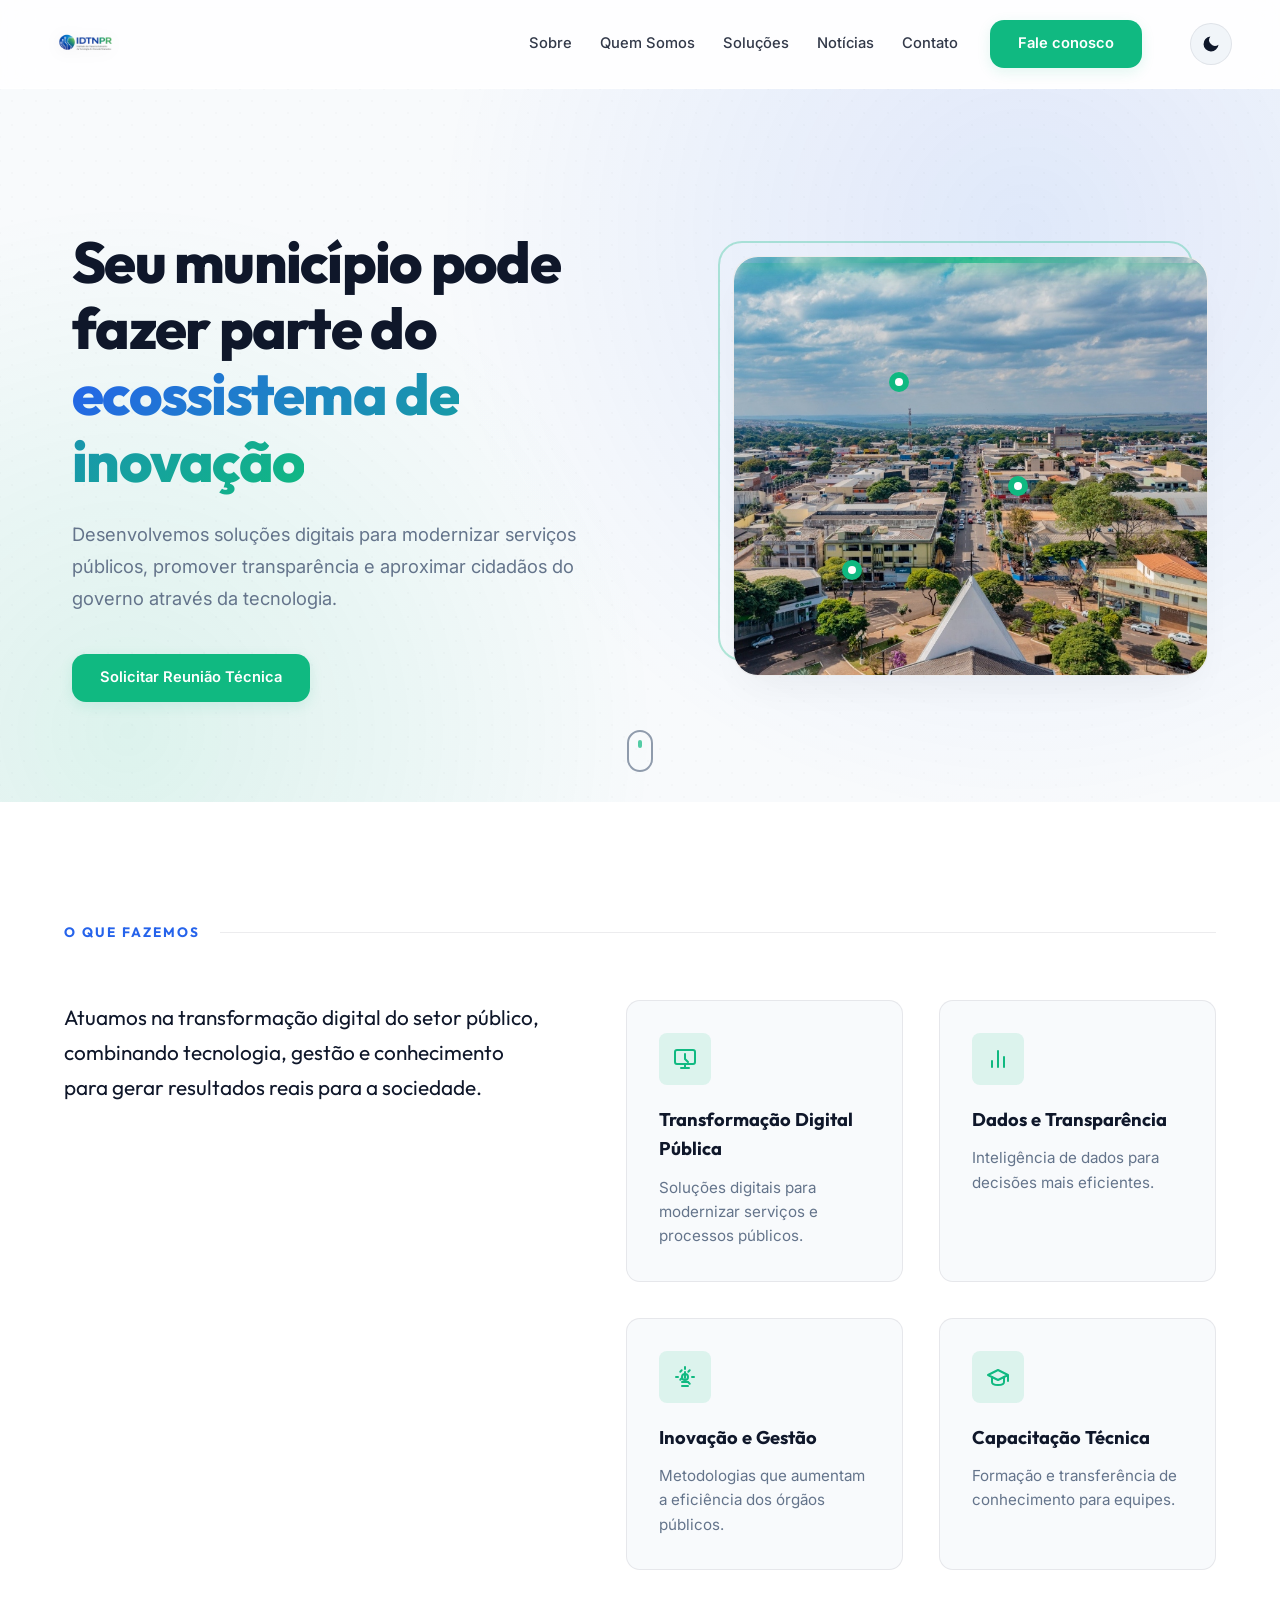
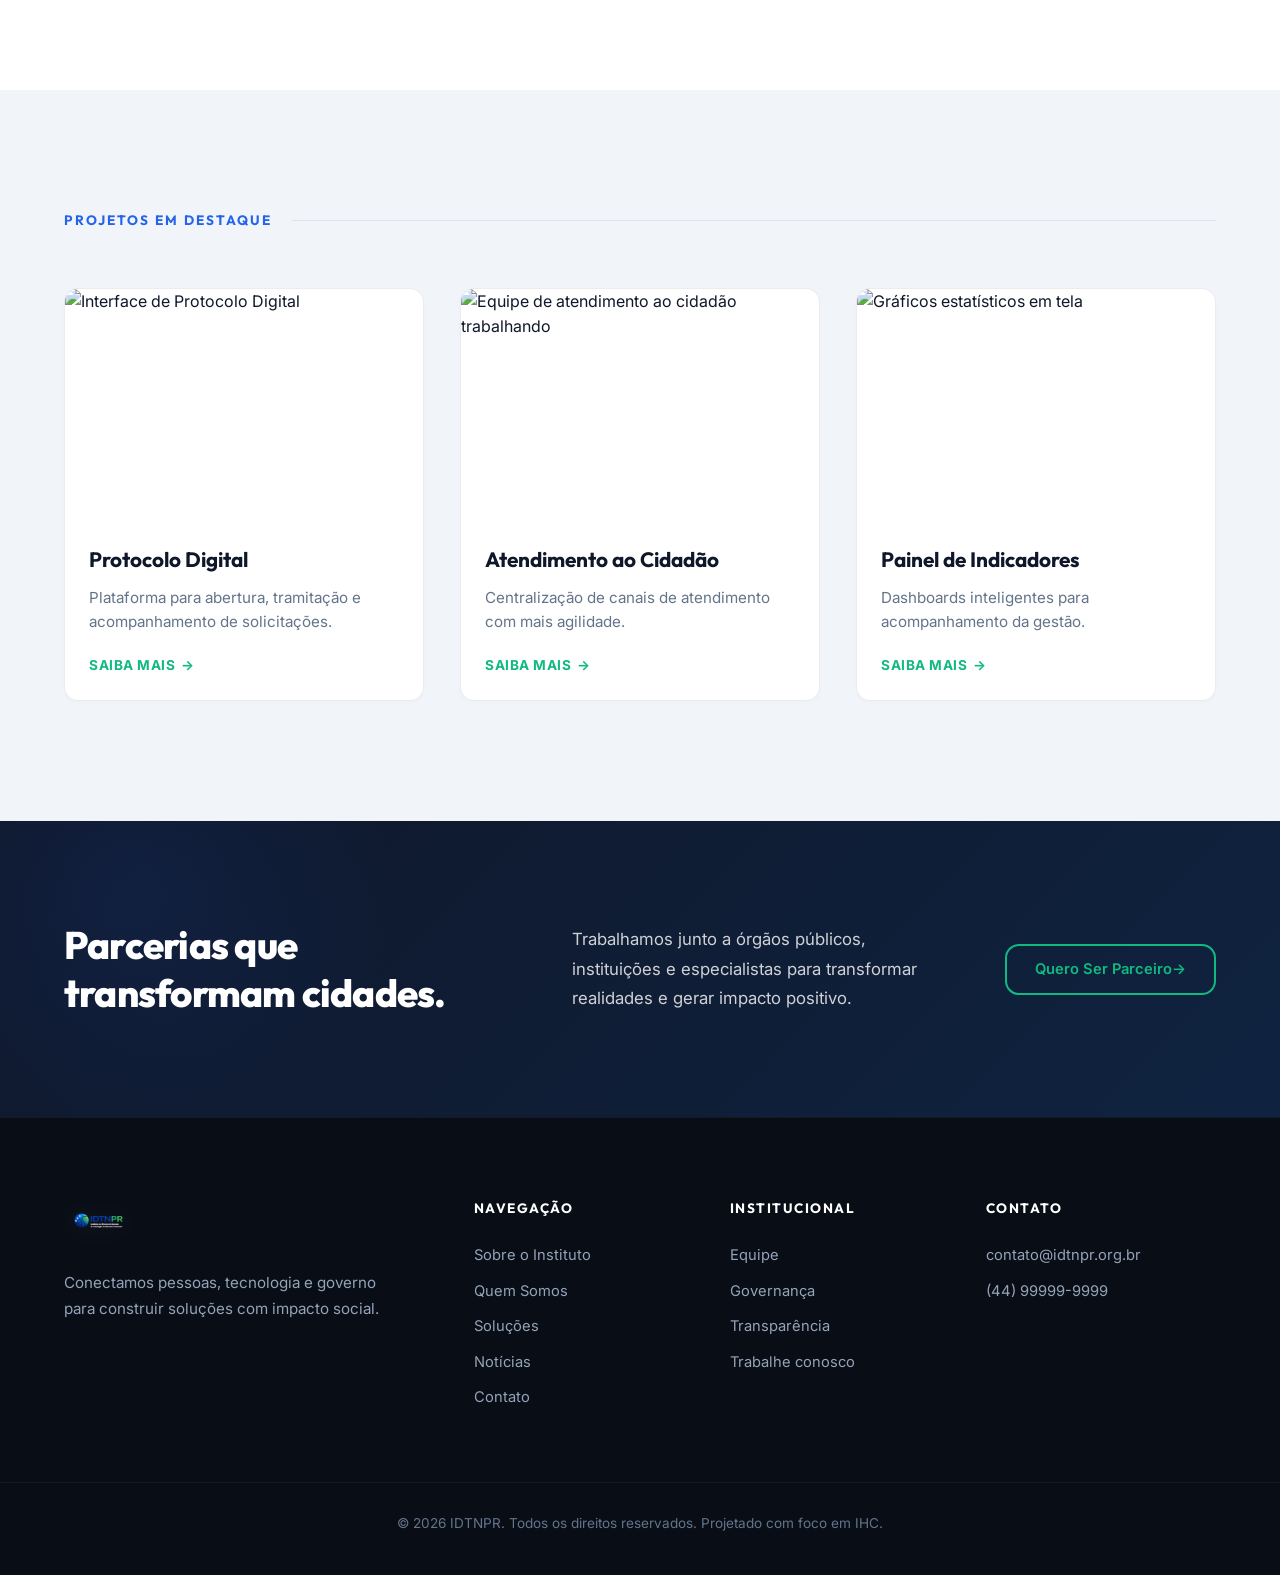
==== commit 67efb5ca: "Novas telas" ====
--- a/index.html
+++ b/index.html
@@ -23,11 +23,12 @@
     <div class="nav-container" id="nav-container">
       <nav aria-label="Menu principal">
         <a href="#sobre">Sobre</a>
-        <a href="#projetos">Projetos</a>
-        <a href="#solucoes">Soluções</a>
+        <a href="quem-somos.html">Quem Somos</a>
+        <a href="solucoes.html">Soluções</a>
+        <a href="noticias.html">Notícias</a>
         <a href="#contato">Contato</a>
       </nav>
-      
+
       <a href="#contato" class="btn-primary">Fale conosco</a>
 
       <!-- THEME TOGGLE SWITCH (IHC) -->
@@ -323,14 +324,15 @@
     <div class="reveal fade-bottom" style="transition-delay: 100ms;">
       <h4>Navegação</h4>
       <a href="#sobre">Sobre o Instituto</a>
-      <a href="#projetos">Projetos</a>
-      <a href="#solucoes">Soluções</a>
+      <a href="quem-somos.html">Quem Somos</a>
+      <a href="solucoes.html">Soluções</a>
+      <a href="noticias.html">Notícias</a>
       <a href="#contato">Contato</a>
     </div>
 
     <div class="reveal fade-bottom" style="transition-delay: 200ms;">
       <h4>Institucional</h4>
-      <a href="#">Equipe</a>
+      <a href="quem-somos.html">Equipe</a>
       <a href="#">Governança</a>
       <a href="#">Transparência</a>
       <a href="#">Trabalhe conosco</a>
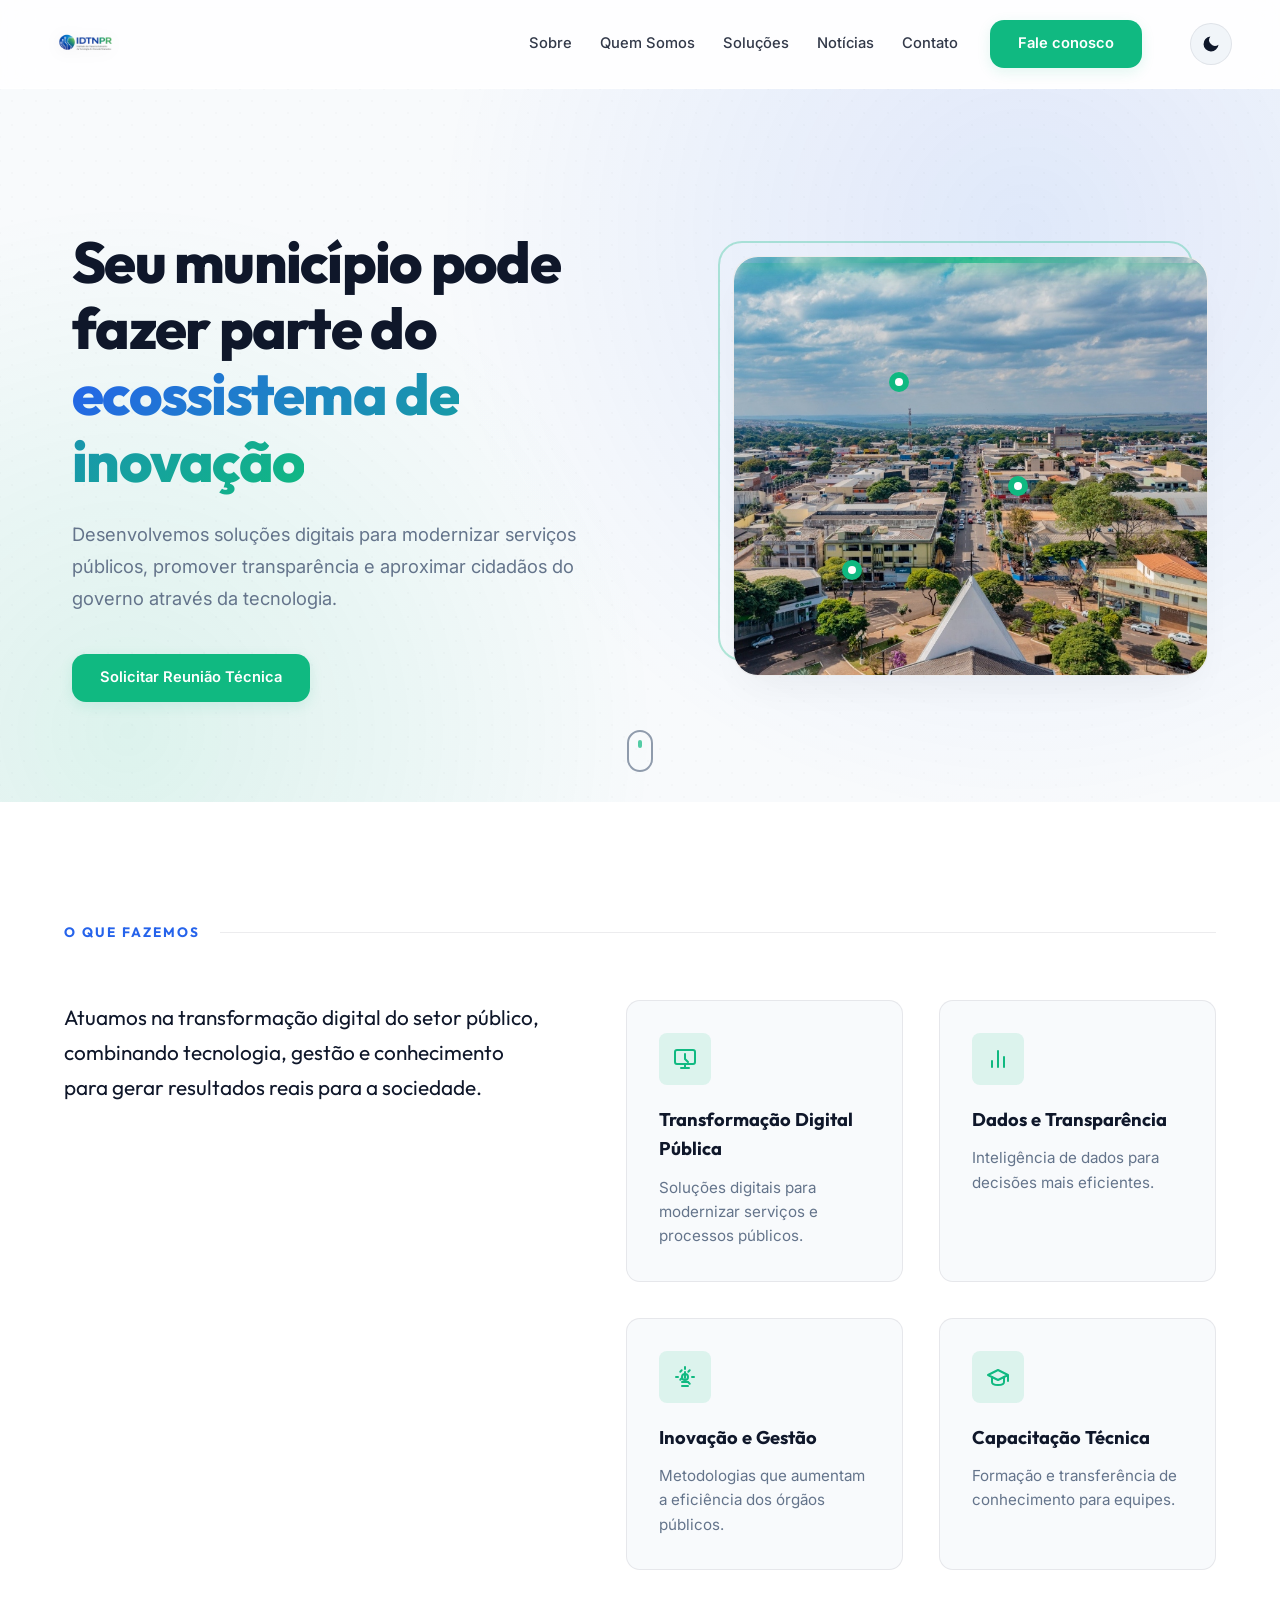
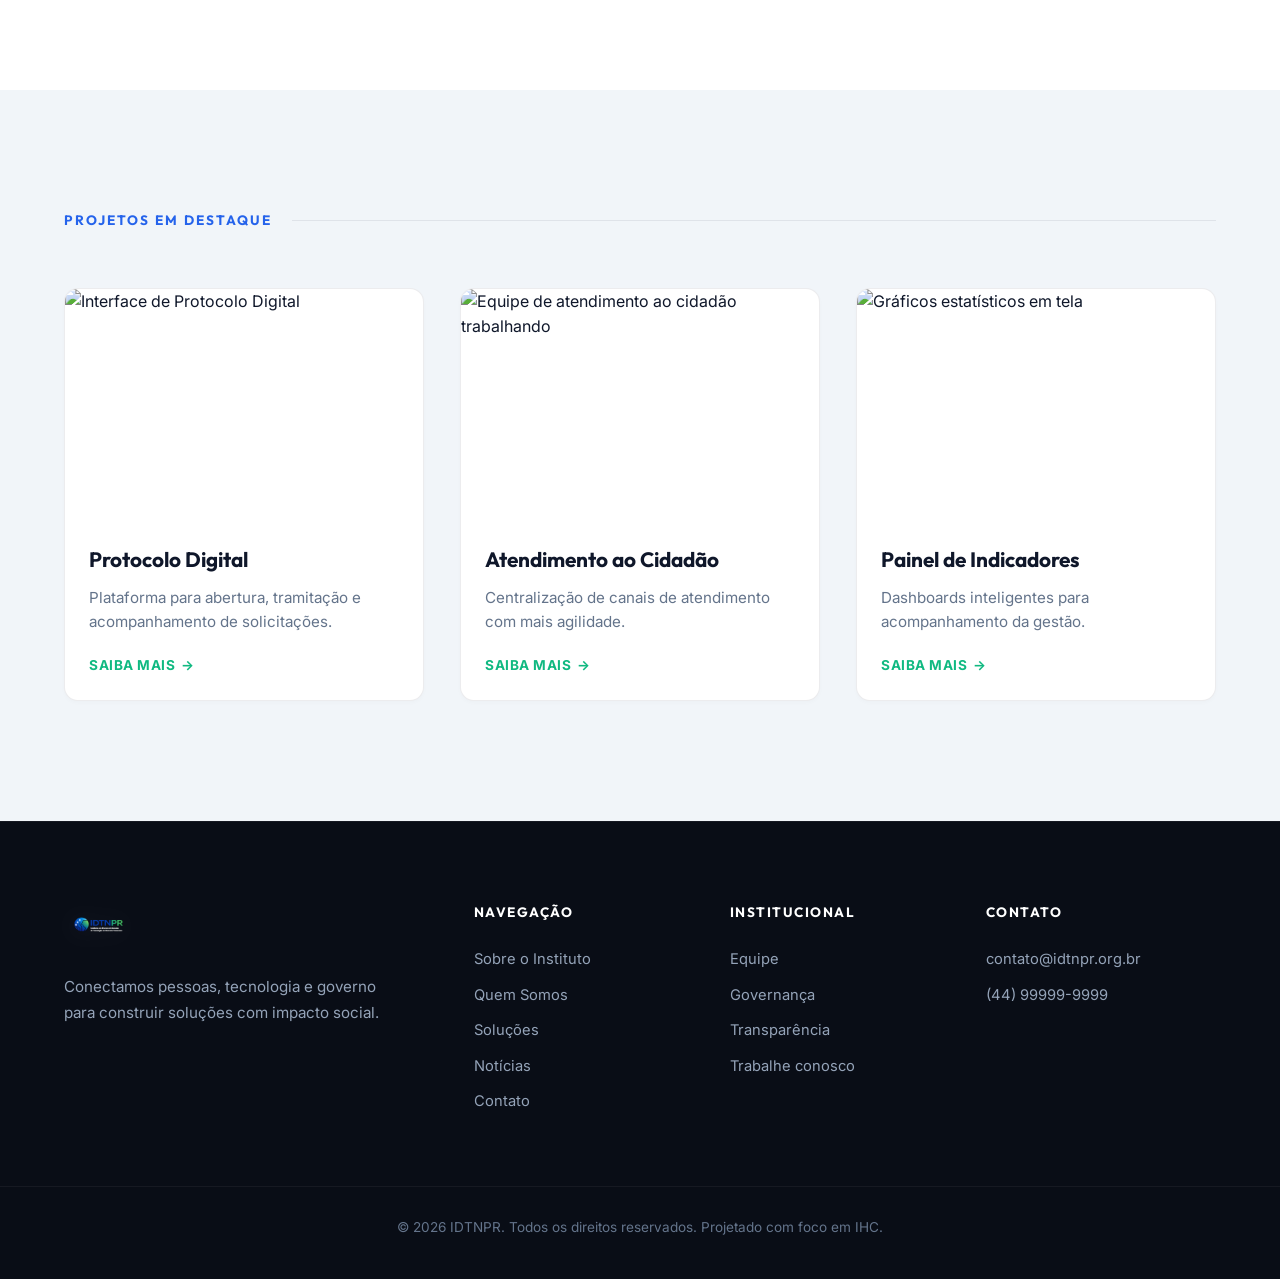
==== commit 41a28d00: "otimizando o front" ====
--- a/index.html
+++ b/index.html
@@ -288,7 +288,7 @@
     </div>
   </section>
 
-  <!-- CTA SECTION -->
+  <!-- CTA SECTION
   <section class="cta" id="solucoes">
     <div class="container cta-grid">
       <div class="reveal fade-left">
@@ -304,7 +304,7 @@
         <a href="#contato" class="btn-outline">Quero Ser Parceiro <span>→</span></a>
       </div>
     </div>
-  </section>
+  </section> -->
 
 </main>
 
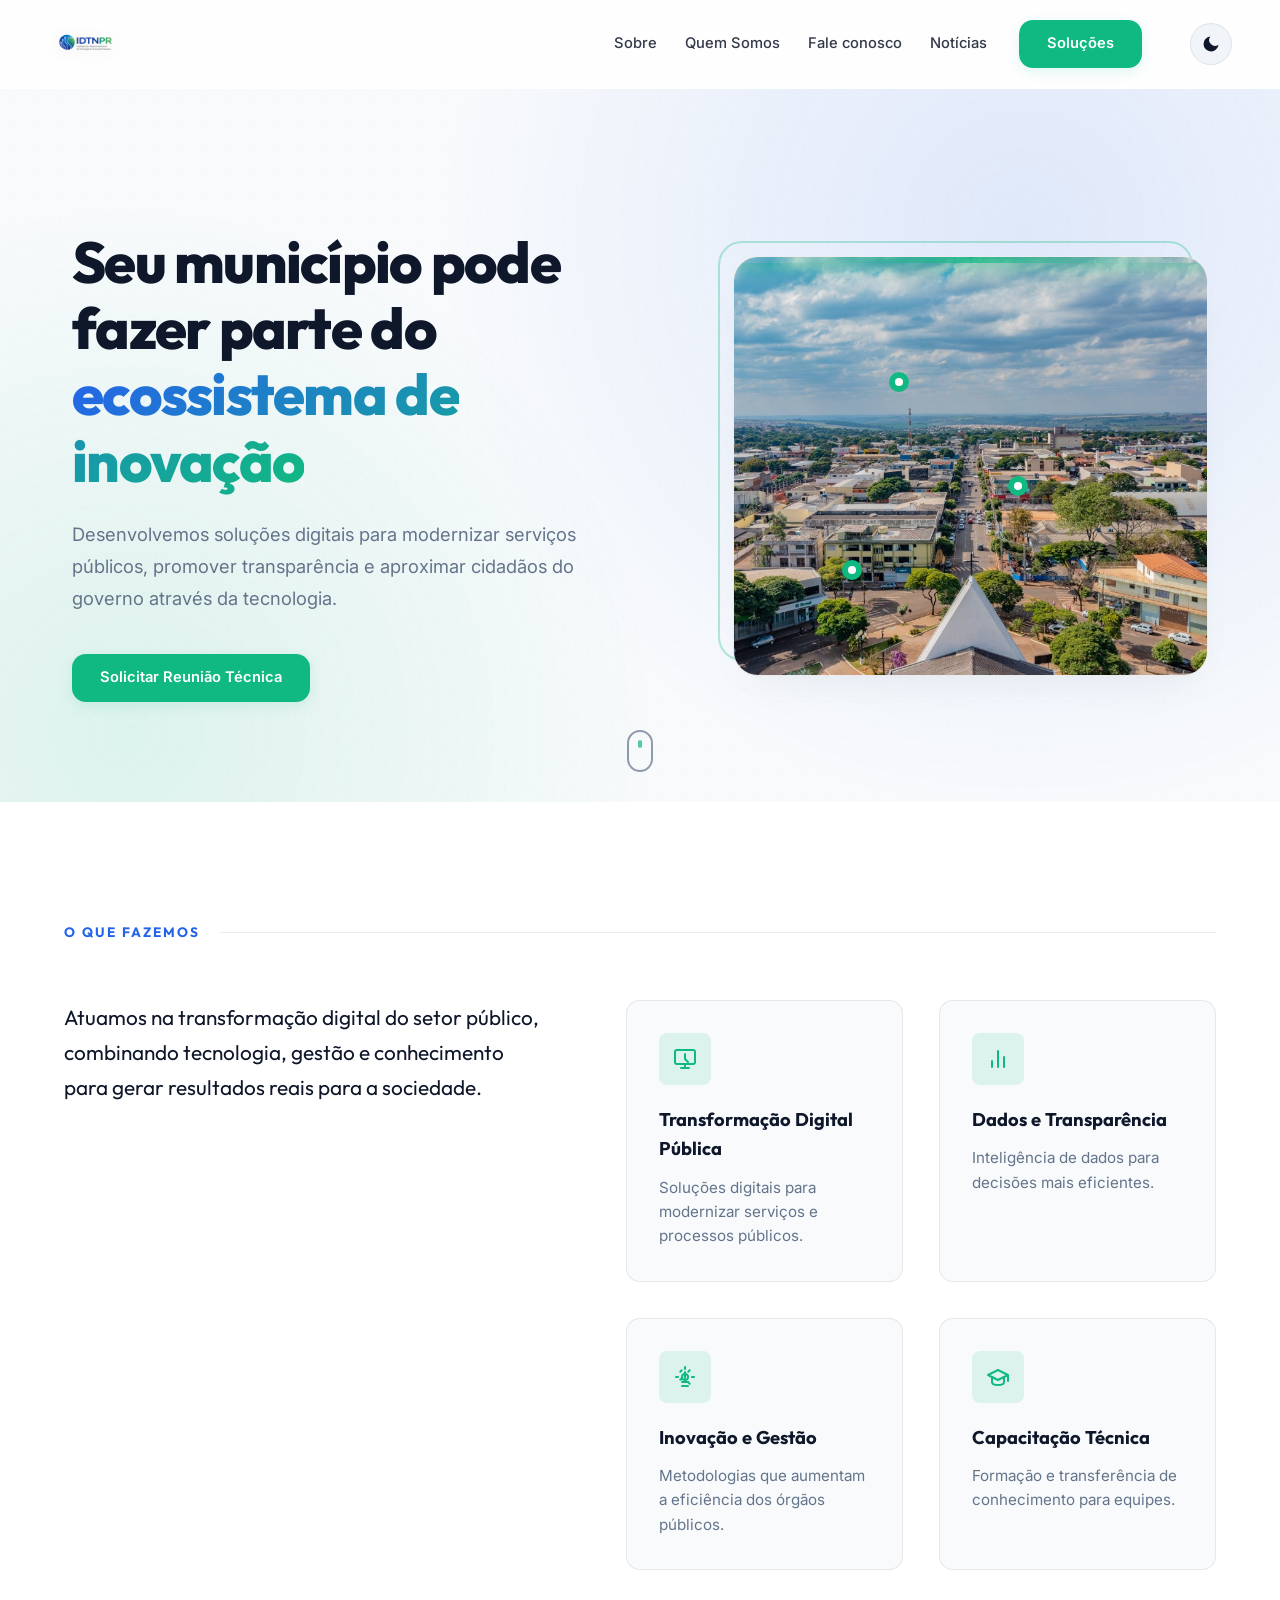
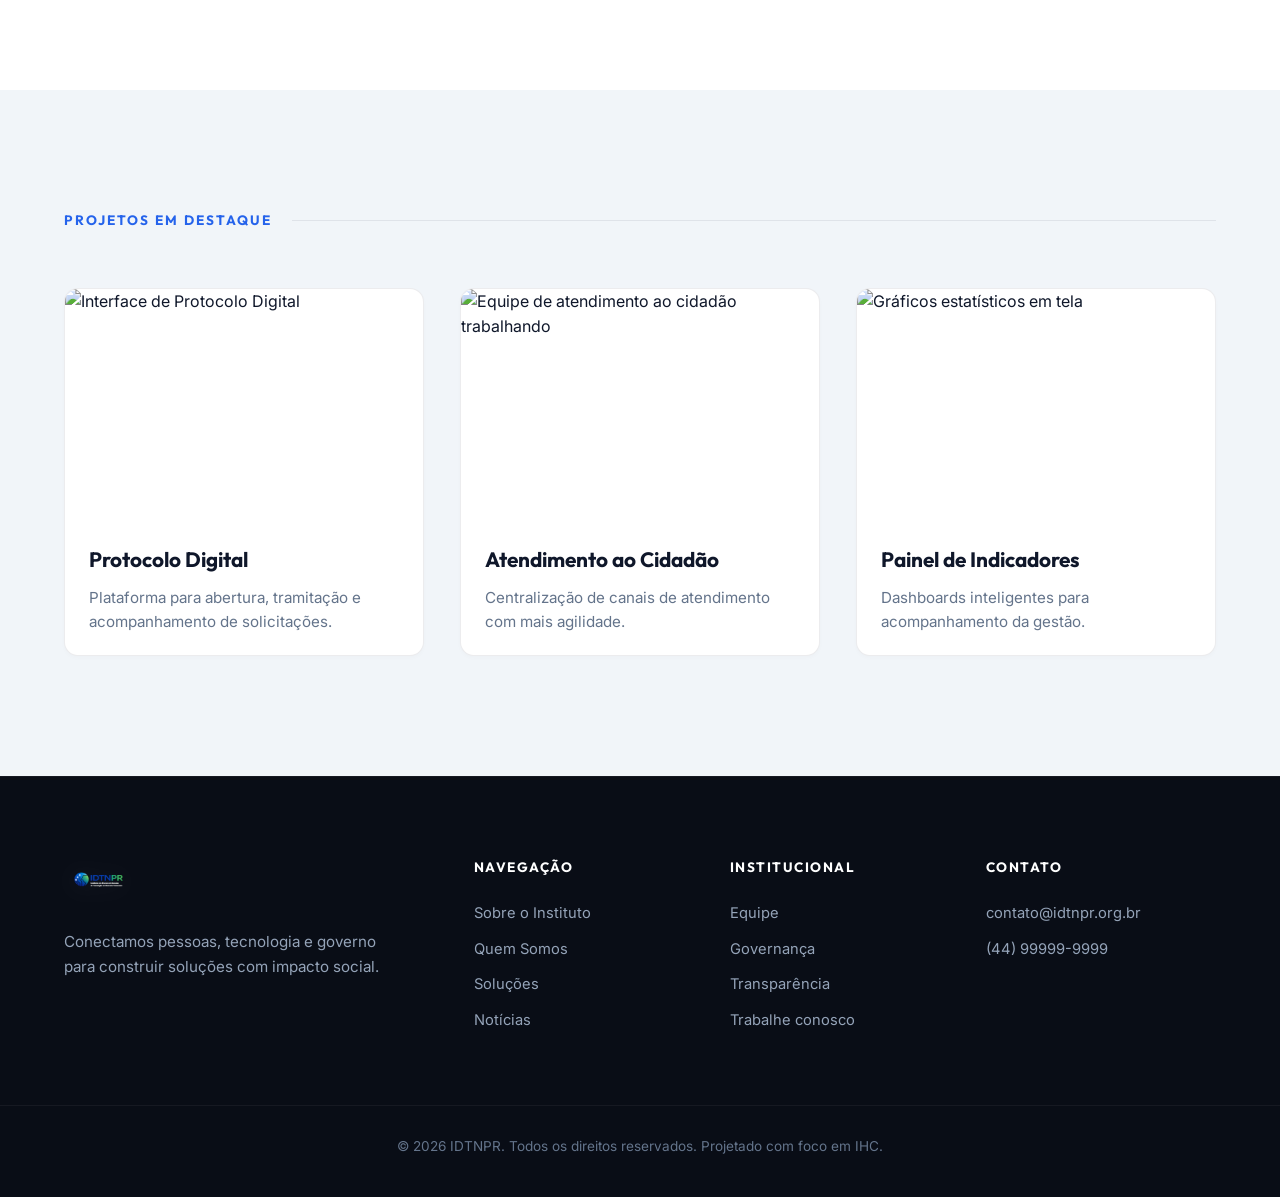
==== commit a5cc12ab: "outras alteações no front" ====
--- a/index.html
+++ b/index.html
@@ -24,12 +24,11 @@
       <nav aria-label="Menu principal">
         <a href="#sobre">Sobre</a>
         <a href="quem-somos.html">Quem Somos</a>
-        <a href="solucoes.html">Soluções</a>
+        <a href="#contato">Fale conosco</a>
         <a href="noticias.html">Notícias</a>
-        <a href="#contato">Contato</a>
       </nav>
 
-      <a href="#contato" class="btn-primary">Fale conosco</a>
+      <a href="solucoes.html" class="btn-primary">Soluções</a>
 
       <!-- THEME TOGGLE SWITCH (IHC) -->
       <button class="theme-toggle-btn" id="theme-toggle" aria-label="Alternar tema claro/escuro" title="Alternar tema">
@@ -264,7 +263,6 @@
           </div>
           <h3>Protocolo Digital</h3>
           <p>Plataforma para abertura, tramitação e acompanhamento de solicitações.</p>
-          <a href="#">Saiba mais <span>→</span></a>
         </div>
 
         <div class="project-card reveal fade-bottom">
@@ -273,7 +271,6 @@
           </div>
           <h3>Atendimento ao Cidadão</h3>
           <p>Centralização de canais de atendimento com mais agilidade.</p>
-          <a href="#">Saiba mais <span>→</span></a>
         </div>
 
         <div class="project-card reveal fade-bottom">
@@ -282,7 +279,6 @@
           </div>
           <h3>Painel de Indicadores</h3>
           <p>Dashboards inteligentes para acompanhamento da gestão.</p>
-          <a href="#">Saiba mais <span>→</span></a>
         </div>
       </div>
     </div>
@@ -327,7 +323,6 @@
       <a href="quem-somos.html">Quem Somos</a>
       <a href="solucoes.html">Soluções</a>
       <a href="noticias.html">Notícias</a>
-      <a href="#contato">Contato</a>
     </div>
 
     <div class="reveal fade-bottom" style="transition-delay: 200ms;">
